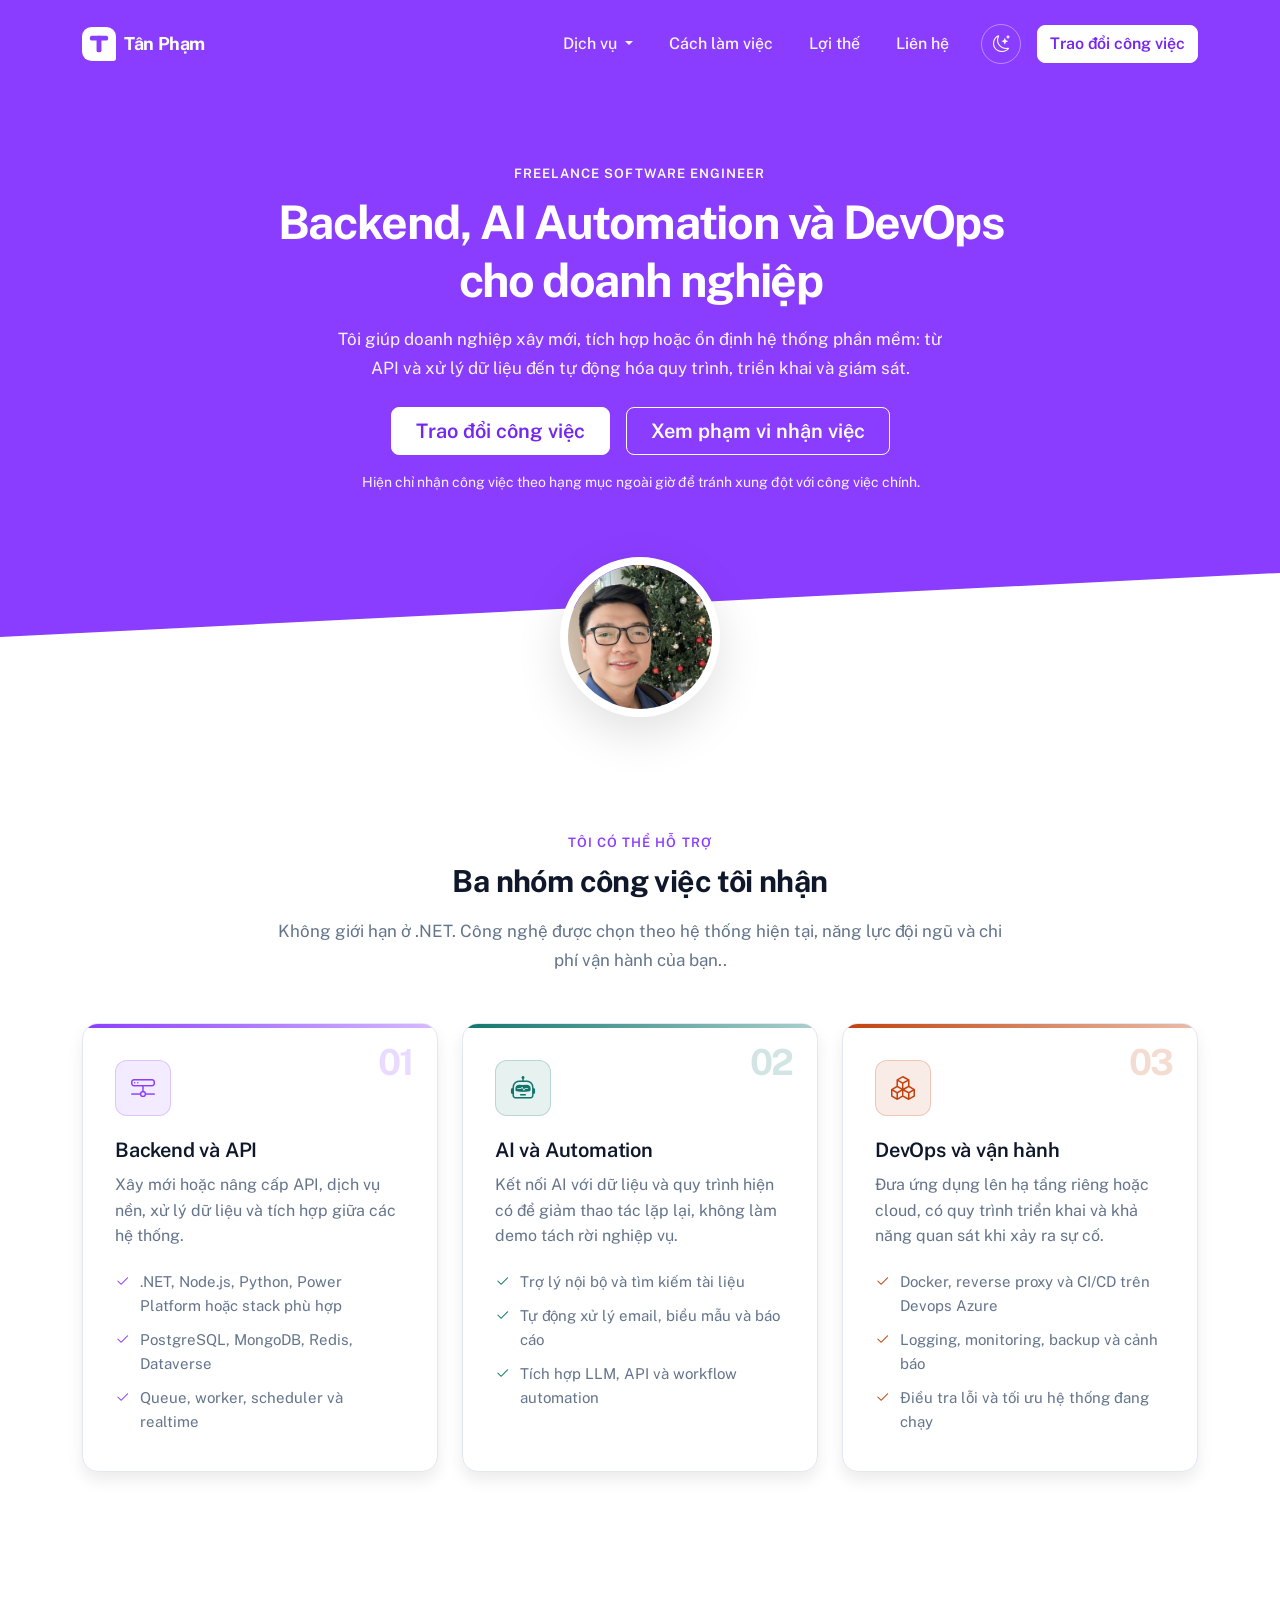
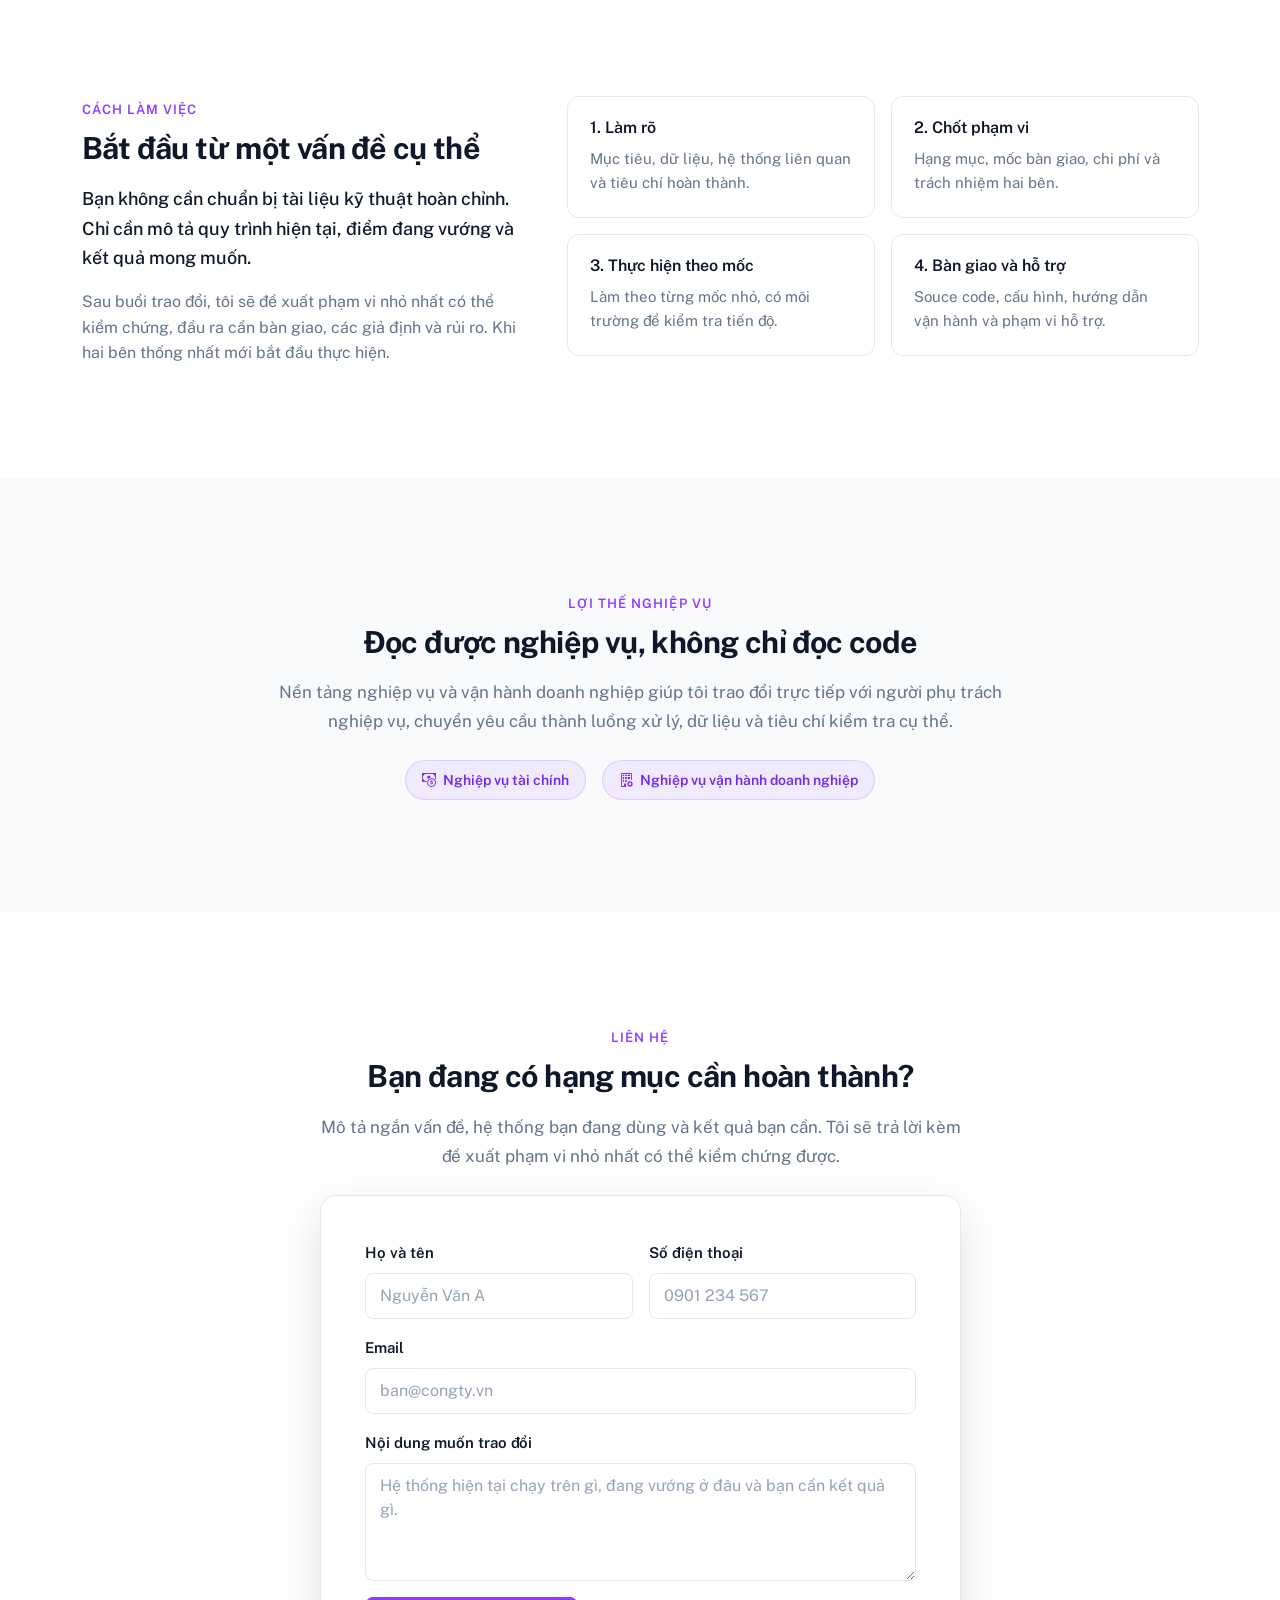
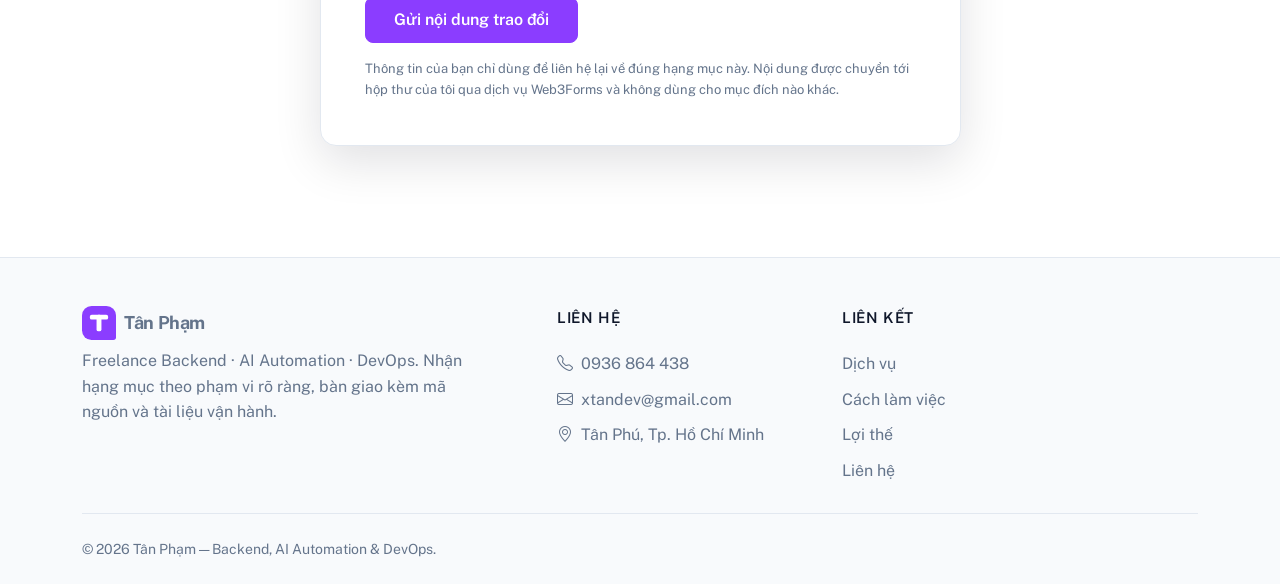
==== index.html @ 669f38c4 "Khởi tạo website giới thiệu dịch vụ Tân Phạm Site tĩnh một trang: HTML + Bootstrap 5.3.3, không buil" ====
<!doctype html>
<html lang="vi">

<head>
  <meta charset="utf-8">
  <meta name="viewport" content="width=device-width, initial-scale=1">
  <meta name="color-scheme" content="light dark">

  <!-- Đặt giao diện TRƯỚC khi trang vẽ để không bị nháy màu.
       Đây là đoạn script nội tuyến DUY NHẤT của trang; mọi JS khác nằm ở assets/js/app.js -->
  <script>
    (function () {
      var t;
      try { t = localStorage.getItem('tp-theme'); } catch (e) { /* chế độ riêng tư */ }
      if (t !== 'light' && t !== 'dark') {
        t = window.matchMedia('(prefers-color-scheme: dark)').matches ? 'dark' : 'light';
      }
      document.documentElement.setAttribute('data-bs-theme', t);
    })();
  </script>

  <!-- ===== SEO ===== -->
  <title>Tân Phạm — Backend, AI Automation và DevOps</title>
  <meta name="description"
    content="Tân Phạm nhận các hạng mục backend và API, tự động hoá bằng AI, triển khai và vận hành hệ thống cho doanh nghiệp. Phạm vi rõ ràng, bàn giao đầy đủ mã nguồn và tài liệu.">
  <meta name="author" content="Tân Phạm">
  <link rel="canonical" href="https://tanpham.info/">

  <!-- ===== Open Graph ===== -->
  <meta property="og:type" content="website">
  <meta property="og:locale" content="vi_VN">
  <meta property="og:site_name" content="Tân Phạm">
  <meta property="og:title" content="Tân Phạm — Backend, AI Automation và DevOps">
  <meta property="og:description"
    content="Tân Phạm nhận các hạng mục backend và API, tự động hoá bằng AI, triển khai và vận hành hệ thống cho doanh nghiệp. Phạm vi rõ ràng, bàn giao đầy đủ mã nguồn và tài liệu.">
  <meta property="og:url" content="https://tanpham.info/">
  <meta property="og:image" content="https://tanpham.info/assets/img/og-cover.svg">
  <meta property="og:image:width" content="1200">
  <meta property="og:image:height" content="630">
  <meta name="twitter:card" content="summary_large_image">

  <!-- ===== Favicon ===== -->
  <link rel="icon" href="assets/img/favicon.svg" type="image/svg+xml">

  <!-- ===== Font ===== -->
  <link rel="preconnect" href="https://fonts.googleapis.com">
  <link rel="preconnect" href="https://fonts.gstatic.com" crossorigin>
  <link rel="stylesheet" href="https://fonts.googleapis.com/css2?family=Public+Sans:wght@400;500;600;700&display=swap">

  <!-- ===== Bootstrap 5.3.3 + Bootstrap Icons 1.11.3 (jsDelivr) ===== -->
  <link rel="stylesheet" href="https://cdn.jsdelivr.net/npm/bootstrap@5.3.3/dist/css/bootstrap.min.css">
  <link rel="stylesheet" href="https://cdn.jsdelivr.net/npm/bootstrap-icons@1.11.3/font/bootstrap-icons.min.css">

  <!-- ===== CSS tuỳ chỉnh ===== -->
  <link rel="stylesheet" href="assets/css/theme.css">
</head>

<body>

  <a class="tp-skip-link" href="#noi-dung-chinh">Bỏ qua tới nội dung chính</a>

  <!-- ====================================================================
       KHỐI 1 — NAVBAR
       ==================================================================== -->
  <header>
    <nav class="navbar navbar-expand-lg tp-navbar" id="tpNavbar" aria-label="Điều hướng chính">
      <div class="container">

        <a class="navbar-brand" href="#hero">
          <!-- Logo monogram chữ T: khối bo góc bất đối xứng + chữ T khoét âm bản -->
          <svg class="tp-logo" viewBox="0 0 32 32" width="34" height="34" aria-hidden="true" focusable="false">
            <path class="tp-logo-tile"
              d="M9 0h14a9 9 0 0 1 9 9v20.5a2.5 2.5 0 0 1-2.5 2.5H9a9 9 0 0 1-9-9V9a9 9 0 0 1 9-9Z" />
            <rect class="tp-logo-mark" x="7.4" y="8.2" width="17.2" height="4.6" rx="1.8" />
            <rect class="tp-logo-mark" x="13.7" y="8.2" width="4.6" height="15.6" rx="1.8" />
          </svg>
          <span>Tân Phạm</span>
        </a>

        <button class="tp-toggler d-lg-none" type="button" data-bs-toggle="offcanvas" data-bs-target="#tpMenu"
          aria-controls="tpMenu" aria-label="Mở menu điều hướng">
          <i class="bi bi-list" aria-hidden="true"></i>
        </button>

        <div class="offcanvas offcanvas-end tp-offcanvas" tabindex="-1" id="tpMenu" aria-labelledby="tpMenuLabel">
          <div class="offcanvas-header border-bottom">
            <span class="offcanvas-title h5 mb-0" id="tpMenuLabel">Menu</span>
            <button type="button" class="btn-close" data-bs-dismiss="offcanvas" aria-label="Đóng menu"></button>
          </div>

          <div class="offcanvas-body align-items-lg-center">
            <ul class="navbar-nav ms-lg-auto mb-2 mb-lg-0 align-items-lg-center">

              <!-- Mục dropdown mega-menu 2 cột -->
              <li class="nav-item dropdown position-static">
                <button class="nav-link dropdown-toggle px-lg-3" type="button" id="tpMenuServices"
                  data-bs-toggle="dropdown" data-bs-display="static" aria-expanded="false">
                  Dịch vụ
                </button>
                <div class="dropdown-menu tp-mega p-3 p-lg-4" aria-labelledby="tpMenuServices">
                  <div class="row g-2 g-lg-3">
                    <div class="col-lg-6">
                      <a class="tp-mega-link" href="#dich-vu">
                        <i class="bi bi-hdd-network" aria-hidden="true"></i>
                        <span>
                          <strong>Backend và API</strong>
                          <span>Dịch vụ nền, xử lý dữ liệu và tích hợp giữa các hệ thống.</span>
                        </span>
                      </a>
                      <a class="tp-mega-link" href="#dich-vu">
                        <i class="bi bi-robot" aria-hidden="true"></i>
                        <span>
                          <strong>AI và Automation</strong>
                          <span>Gắn AI vào dữ liệu và quy trình đang chạy để bớt thao tác lặp lại.</span>
                        </span>
                      </a>
                      <a class="tp-mega-link" href="#dich-vu">
                        <i class="bi bi-boxes" aria-hidden="true"></i>
                        <span>
                          <strong>DevOps và vận hành</strong>
                          <span>Triển khai, giám sát và xử lý sự cố trên hạ tầng riêng hoặc cloud.</span>
                        </span>
                      </a>
                    </div>
                    <div class="col-lg-6">
                      <a class="tp-mega-link" href="#quy-trinh">
                        <i class="bi bi-list-check" aria-hidden="true"></i>
                        <span>
                          <strong>Cách làm việc</strong>
                          <span>Bốn bước từ làm rõ vấn đề đến bàn giao mã nguồn và tài liệu.</span>
                        </span>
                      </a>
                      <a class="tp-mega-link" href="#the-manh">
                        <i class="bi bi-clipboard-data" aria-hidden="true"></i>
                        <span>
                          <strong>Lợi thế nghiệp vụ</strong>
                          <span>Nền tảng tài chính và vận hành, trao đổi thẳng với người phụ trách.</span>
                        </span>
                      </a>
                      <a class="tp-mega-link" href="#lien-he">
                        <i class="bi bi-chat-dots" aria-hidden="true"></i>
                        <span>
                          <strong>Trao đổi công việc</strong>
                          <span>Mô tả hạng mục bạn đang vướng, tôi phản hồi kèm đề xuất phạm vi.</span>
                        </span>
                      </a>
                    </div>
                  </div>
                </div>
              </li>

              <li class="nav-item"><a class="nav-link px-lg-3" href="#quy-trinh">Cách làm việc</a></li>
              <li class="nav-item"><a class="nav-link px-lg-3" href="#the-manh">Lợi thế</a></li>
              <li class="nav-item"><a class="nav-link px-lg-3" href="#lien-he">Liên hệ</a></li>
            </ul>

            <div class="d-flex align-items-center gap-2 gap-lg-3 ms-lg-3 mt-3 mt-lg-0">
              <button type="button" class="tp-theme-toggle" id="tpThemeToggle" aria-pressed="false"
                title="Chuyển sang giao diện tối">
                <i class="bi bi-moon-stars tp-icon-moon" aria-hidden="true"></i>
                <i class="bi bi-sun tp-icon-sun" aria-hidden="true"></i>
                <span class="visually-hidden">Chuyển giao diện sáng hoặc tối</span>
              </button>
              <a class="btn tp-nav-cta" href="#lien-he">Trao đổi công việc</a>
            </div>
          </div>
        </div>

      </div>
    </nav>
  </header>

  <main id="noi-dung-chinh">

    <!-- ====================================================================
         KHỐI 2 — HERO
         ==================================================================== -->
    <section class="tp-hero" id="hero">
      <div class="container">
        <div class="row justify-content-center text-center">
          <div class="col-lg-10 col-xl-9">

            <p class="tp-eyebrow" data-cue="fadeIn">Freelance Software Engineer</p>

            <h1 class="mb-3" data-cue="slideInUp" data-delay="100">
              Backend, AI Automation và DevOps<br class="d-none d-md-inline">
              cho doanh nghiệp
            </h1>

            <p class="tp-hero-lead lead mb-4" data-cue="slideInUp" data-delay="200">
              Tôi giúp doanh nghiệp xây mới, tích hợp hoặc ổn định hệ thống phần mềm: từ API và xử lý dữ liệu đến tự
              động hóa quy trình, triển khai và giám sát.
            </p>

            <div class="d-flex flex-column flex-sm-row justify-content-center gap-2 gap-sm-3" data-cue="slideInUp"
              data-delay="300">
              <a class="btn tp-btn-on-primary btn-lg px-4" href="#lien-he">Trao đổi công việc</a>
              <a class="btn tp-btn-outline-on-primary btn-lg px-4" href="#dich-vu">Xem phạm vi nhận việc</a>
            </div>

            <p class="tp-hero-note mt-3 mb-0" data-cue="fadeIn" data-delay="400">
              Hiện chỉ nhận công việc theo hạng mục ngoài giờ để tránh xung đột với công việc chính.
            </p>

          </div>
        </div>
      </div>
    </section>

    <!-- Ảnh đại diện tròn đè lên ranh giới hero / section kế tiếp -->
    <div class="tp-avatar-band">
      <img class="tp-avatar" src="assets/img/avatar.jpg" width="160" height="160" alt="Chân dung Tân Phạm"
        loading="lazy" decoding="async">
    </div>

    <!-- ====================================================================
         KHỐI 3 — DỊCH VỤ
         ==================================================================== -->
    <section id="dich-vu" class="py-5 py-lg-9">
      <div class="container">

        <div class="row justify-content-center text-center mb-4 mb-lg-5">
          <div class="col-lg-8">
            <p class="tp-eyebrow" data-cue="fadeIn">Tôi có thể hỗ trợ</p>
            <h2 class="mb-3" data-cue="slideInUp" data-delay="100">Ba nhóm công việc tôi nhận</h2>
            <p class="lead mb-0" data-cue="slideInUp" data-delay="200">
              Không giới hạn ở .NET. Công nghệ được chọn theo hệ thống hiện tại, năng lực đội ngũ và chi phí vận hành
              của bạn..
            </p>
          </div>
        </div>

        <div class="row g-4" data-cues="slideInUp">

          <div class="col-md-6 col-lg-4">
            <article class="tp-card tp-card-service tp-card-s1">
              <span class="tp-card-index" aria-hidden="true">01</span>
              <span class="tp-icon-box"><i class="bi bi-hdd-network" aria-hidden="true"></i></span>
              <h3>Backend và API</h3>
              <p>
                Xây mới hoặc nâng cấp API, dịch vụ nền, xử lý dữ liệu và tích hợp giữa các hệ thống.
              </p>
              <ul class="tp-check-list">
                <li><i class="bi bi-check2" aria-hidden="true"></i><span>.NET, Node.js, Python, Power Platform hoặc
                    stack phù
                    hợp</span></li>
                <li><i class="bi bi-check2" aria-hidden="true"></i><span>PostgreSQL, MongoDB, Redis, Dataverse</span>
                </li>
                <li><i class="bi bi-check2" aria-hidden="true"></i><span>Queue, worker, scheduler và realtime</span>
                </li>
              </ul>
            </article>
          </div>

          <div class="col-md-6 col-lg-4">
            <article class="tp-card tp-card-service tp-card-s2">
              <span class="tp-card-index" aria-hidden="true">02</span>
              <span class="tp-icon-box"><i class="bi bi-robot" aria-hidden="true"></i></span>
              <h3>AI và Automation</h3>
              <p>
                Kết nối AI với dữ liệu và quy trình hiện có để giảm thao tác lặp lại, không làm demo
                tách rời nghiệp vụ.
              </p>
              <ul class="tp-check-list">
                <li><i class="bi bi-check2" aria-hidden="true"></i><span>Trợ lý nội bộ và tìm kiếm tài liệu</span></li>
                <li><i class="bi bi-check2" aria-hidden="true"></i><span>Tự động xử lý email, biểu mẫu và báo cáo</span>
                </li>
                <li><i class="bi bi-check2" aria-hidden="true"></i><span>Tích hợp LLM, API và workflow automation</span>
                </li>
              </ul>
            </article>
          </div>

          <div class="col-md-6 col-lg-4">
            <article class="tp-card tp-card-service tp-card-s3">
              <span class="tp-card-index" aria-hidden="true">03</span>
              <span class="tp-icon-box"><i class="bi bi-boxes" aria-hidden="true"></i></span>
              <h3>DevOps và vận hành</h3>
              <p>
                Đưa ứng dụng lên hạ tầng riêng hoặc cloud, có quy trình triển khai và khả năng quan
                sát khi xảy ra sự cố.
              </p>
              <ul class="tp-check-list">
                <li><i class="bi bi-check2" aria-hidden="true"></i><span>Docker, reverse proxy và CI/CD trên Devops
                    Azure</span></li>
                <li><i class="bi bi-check2" aria-hidden="true"></i><span>Logging, monitoring, backup và cảnh báo</span>
                </li>
                <li><i class="bi bi-check2" aria-hidden="true"></i><span>Điều tra lỗi và tối ưu hệ thống đang
                    chạy</span></li>
              </ul>
            </article>
          </div>

        </div>
      </div>
    </section>

    <!-- ====================================================================
         KHỐI 4 — QUY TRÌNH
         ==================================================================== -->
    <section id="quy-trinh" class="py-5 py-lg-9">
      <div class="container">
        <div class="row g-4 g-lg-5 align-items-start">

          <div class="col-lg-5">
            <p class="tp-eyebrow" data-cue="fadeIn">Cách làm việc</p>
            <h2 class="mb-3" data-cue="slideInUp" data-delay="100">Bắt đầu từ một vấn đề cụ thể</h2>
            <p class="tp-lead-strong mb-3" data-cue="slideInUp" data-delay="200">
              Bạn không cần chuẩn bị tài liệu kỹ thuật hoàn chỉnh. Chỉ cần mô tả quy trình hiện tại, điểm đang vướng và
              kết quả mong muốn.
            </p>
            <p class="mb-0" data-cue="slideInUp" data-delay="300">
              Sau buổi trao đổi, tôi sẽ đề xuất phạm vi nhỏ nhất có thể kiểm chứng, đầu ra cần bàn giao, các giả định và
              rủi ro. Khi hai bên thống nhất mới bắt đầu thực hiện.
            </p>
          </div>

          <div class="col-lg-7">
            <ol class="row row-cols-1 row-cols-sm-2 g-3 list-unstyled mb-0" data-cues="slideInUp">

              <li class="col">
                <div class="tp-step">
                  <h3>1. Làm rõ</h3>
                  <p>Mục tiêu, dữ liệu, hệ thống liên quan và tiêu chí hoàn thành.</p>
                </div>
              </li>

              <li class="col">
                <div class="tp-step">
                  <h3>2. Chốt phạm vi</h3>
                  <p>Hạng mục, mốc bàn giao, chi phí và trách nhiệm hai bên.</p>
                </div>
              </li>

              <li class="col">
                <div class="tp-step">
                  <h3>3. Thực hiện theo mốc</h3>
                  <p>Làm theo từng mốc nhỏ, có môi trường để kiểm tra tiến độ.</p>
                </div>
              </li>

              <li class="col">
                <div class="tp-step">
                  <h3>4. Bàn giao và hỗ trợ</h3>
                  <p>Souce code, cấu hình, hướng dẫn vận hành và phạm vi hỗ trợ.</p>
                </div>
              </li>

            </ol>
          </div>
        </div>
      </div>
    </section>

    <!-- ====================================================================
         KHỐI 5 — THẾ MẠNH
         ==================================================================== -->
    <section id="the-manh" class="tp-section-alt py-5 py-lg-9">
      <div class="container">
        <div class="row justify-content-center text-center">
          <div class="col-lg-8">

            <p class="tp-eyebrow" data-cue="fadeIn">Lợi thế nghiệp vụ</p>
            <h2 class="mb-3" data-cue="slideInUp" data-delay="100">
              Đọc được nghiệp vụ, không chỉ đọc code
            </h2>
            <p class="lead mb-4" data-cue="slideInUp" data-delay="200">
              Nền tảng nghiệp vụ và vận hành doanh nghiệp giúp tôi trao đổi trực tiếp với người phụ trách
              nghiệp vụ, chuyển yêu cầu thành luồng xử lý, dữ liệu và tiêu chí kiểm tra cụ thể.
            </p>

            <div class="d-flex flex-wrap justify-content-center gap-2 gap-sm-3" data-cue="zoomIn" data-delay="300">
              <span class="tp-badge"><i class="bi bi-cash-coin" aria-hidden="true"></i>Nghiệp vụ tài chính</span>
              <span class="tp-badge"><i class="bi bi-building-gear" aria-hidden="true"></i>Nghiệp vụ vận hành doanh
                nghiệp</span>
            </div>

          </div>
        </div>
      </div>
    </section>

    <!-- ====================================================================
         KHỐI 6 — LIÊN HỆ
         ==================================================================== -->
    <section id="lien-he" class="py-5 py-lg-9">
      <div class="container">
        <div class="row justify-content-center">
          <div class="col-lg-8 col-xl-7">

            <div class="text-center mb-4">
              <p class="tp-eyebrow" data-cue="fadeIn">Liên hệ</p>
              <h2 class="mb-3" data-cue="slideInUp" data-delay="100">Bạn đang có hạng mục cần hoàn thành?</h2>
              <p class="lead mb-0" data-cue="slideInUp" data-delay="200">
                Mô tả ngắn vấn đề, hệ thống bạn đang dùng và kết quả bạn cần. Tôi sẽ trả lời kèm đề
                xuất phạm vi nhỏ nhất có thể kiểm chứng được.
              </p>
            </div>

            <div class="tp-contact-card" data-cue="slideInUp" data-delay="300">

              <div class="alert tp-alert-success d-none" id="tpFormSuccess" role="status">
                <i class="bi bi-check-circle-fill me-1" aria-hidden="true"></i>
                Đã gửi thành công. Tôi sẽ phản hồi trong vòng 24 giờ làm việc.
              </div>

              <div class="alert tp-alert-error d-none" id="tpFormError" role="alert">
                <i class="bi bi-exclamation-triangle-fill me-1" aria-hidden="true"></i>
                <span id="tpFormErrorText">Không gửi được. Vui lòng thử lại.</span>
                <span class="d-block mt-1">
                  Hoặc liên hệ trực tiếp:
                  <a href="tel:+84936864438">0936 864 438</a> ·
                  <a href="mailto:xtandev@gmail.com">xtandev@gmail.com</a>
                </span>
              </div>

              <form id="tpContactForm" class="row g-3" novalidate>

                <!-- ===== Cấu hình Web3Forms =====
                     Access key KHÔNG nằm trong file này. Nó được đọc từ
                     assets/js/config.js (file đó nằm trong .gitignore, không lên repo).
                     Xem assets/js/config.example.js để biết định dạng. -->
                <input type="hidden" name="subject" value="Liên hệ mới từ tanpham.info">
                <input type="hidden" name="from_name" value="Website Tân Phạm">

                <!-- Bẫy spam: bot thường điền mọi trường, người thật không thấy ô này -->
                <label class="tp-hp" aria-hidden="true">
                  Đừng điền ô này
                  <input type="checkbox" name="botcheck" tabindex="-1" autocomplete="off">
                </label>

                <div class="col-md-6">
                  <label class="form-label" for="tpName">Họ và tên</label>
                  <input type="text" class="form-control" id="tpName" name="hoten" placeholder="Nguyễn Văn A"
                    autocomplete="name" required minlength="2" maxlength="80">
                  <div class="invalid-feedback">Vui lòng nhập họ và tên (ít nhất 2 ký tự).</div>
                </div>

                <div class="col-md-6">
                  <label class="form-label" for="tpPhone">Số điện thoại</label>
                  <input type="tel" class="form-control" id="tpPhone" name="dienthoai" placeholder="0901 234 567"
                    autocomplete="tel" required pattern="(0|\+84)[0-9\s.\-]{8,15}">
                  <div class="invalid-feedback">Vui lòng nhập số điện thoại hợp lệ, bắt đầu bằng 0 hoặc +84.</div>
                </div>

                <div class="col-12">
                  <label class="form-label" for="tpEmail">Email</label>
                  <input type="email" class="form-control" id="tpEmail" name="email" placeholder="ban@congty.vn"
                    autocomplete="email" required>
                  <div class="invalid-feedback">Vui lòng nhập email hợp lệ, ví dụ: ban@congty.vn.</div>
                </div>

                <div class="col-12">
                  <label class="form-label" for="tpMessage">Nội dung muốn trao đổi</label>
                  <textarea class="form-control" id="tpMessage" name="noidung" rows="4"
                    placeholder="Hệ thống hiện tại chạy trên gì, đang vướng ở đâu và bạn cần kết quả gì." required
                    minlength="10" maxlength="1000"></textarea>
                  <div class="invalid-feedback">Vui lòng mô tả nội dung cần trao đổi (ít nhất 10 ký tự).</div>
                </div>

                <div class="col-12 d-grid d-sm-block">
                  <button type="submit" class="btn btn-primary tp-btn-submit">Gửi nội dung trao đổi</button>
                </div>

                <div class="col-12">
                  <p class="tp-fine-print mb-0">
                    Thông tin của bạn chỉ dùng để liên hệ lại về đúng hạng mục này. Nội dung được
                    chuyển tới hộp thư của tôi qua dịch vụ Web3Forms và không dùng cho mục đích nào khác.
                  </p>
                </div>

              </form>
            </div>

          </div>
        </div>
      </div>
    </section>

  </main>

  <!-- ====================================================================
       KHỐI 7 — FOOTER
       ==================================================================== -->
  <footer class="tp-footer pt-5 pb-4">
    <div class="container">
      <div class="row g-4">

        <div class="col-lg-5">
          <a class="tp-footer-brand mb-2" href="#hero">
            <svg class="tp-logo" viewBox="0 0 32 32" width="34" height="34" aria-hidden="true" focusable="false">
              <path class="tp-logo-tile"
                d="M9 0h14a9 9 0 0 1 9 9v20.5a2.5 2.5 0 0 1-2.5 2.5H9a9 9 0 0 1-9-9V9a9 9 0 0 1 9-9Z" />
              <rect class="tp-logo-mark" x="7.4" y="8.2" width="17.2" height="4.6" rx="1.8" />
              <rect class="tp-logo-mark" x="13.7" y="8.2" width="4.6" height="15.6" rx="1.8" />
            </svg>
            <span>Tân Phạm</span>
          </a>
          <p class="tp-footer-about mb-0">
            Freelance Backend · AI Automation · DevOps. Nhận hạng mục theo phạm vi rõ ràng, bàn giao
            kèm mã nguồn và tài liệu vận hành.
          </p>
        </div>

        <div class="col-12 col-sm-6 col-lg-3">
          <p class="tp-footer-title mb-3">Liên hệ</p>
          <ul class="tp-footer-list">
            <li><i class="bi bi-telephone me-2" aria-hidden="true"></i><a href="tel:+84936864438">0936 864 438</a></li>
            <li><i class="bi bi-envelope me-2" aria-hidden="true"></i><a
                href="mailto:xtandev@gmail.com">xtandev@gmail.com</a></li>
            <li><i class="bi bi-geo-alt me-2" aria-hidden="true"></i><span>Tân Phú, Tp. Hồ Chí Minh</span></li>
          </ul>
        </div>

        <div class="col-12 col-sm-6 col-lg-4">
          <p class="tp-footer-title mb-3">Liên kết</p>
          <nav aria-label="Liên kết chân trang">
            <ul class="tp-footer-list">
              <li><a href="#dich-vu">Dịch vụ</a></li>
              <li><a href="#quy-trinh">Cách làm việc</a></li>
              <li><a href="#the-manh">Lợi thế</a></li>
              <li><a href="#lien-he">Liên hệ</a></li>
            </ul>
          </nav>
        </div>

      </div>

      <hr class="tp-footer-rule my-4">

      <p class="tp-footer-copy mb-0 text-center text-lg-start">
        © <span id="tpYear">2026</span> Tân Phạm — Backend, AI Automation &amp; DevOps.
      </p>
    </div>
  </footer>

  <!-- Nút cuộn về đầu trang -->
  <button type="button" class="tp-to-top" id="tpToTop" aria-label="Cuộn về đầu trang">
    <i class="bi bi-arrow-up" aria-hidden="true"></i>
  </button>

  <!-- ===== Script ===== -->
  <script src="https://cdn.jsdelivr.net/npm/bootstrap@5.3.3/dist/js/bootstrap.bundle.min.js"></script>
  <!-- Cấu hình cục bộ (access key) — không có trong repo, xem config.example.js -->
  <script src="assets/js/config.js"></script>
  <script src="assets/js/app.js"></script>

</body>

</html>
---- assets/css/theme.css ----
/* ==========================================================================
   THEME.CSS — Toàn bộ CSS tuỳ chỉnh của site
   Hỗ trợ 2 giao diện: light (mặc định) và dark, chuyển bằng data-bs-theme.

   Kiến trúc token:
   · :root                    -> giá trị --tp-* của giao diện SÁNG
   · [data-bs-theme="dark"]   -> ghi đè CHỈ các --tp-* đổi theo giao diện
   · phần 2 map --bs-* = var(--tp-*) nên đổi giao diện là mọi thứ tự theo.

   Quy ước dùng màu thương hiệu:
   · --tp-primary  -> MẶT PHẲNG TÔ ĐẶC (nút, FAB) — luôn đi kèm chữ trắng
   · --tp-accent   -> CHỮ / ICON đặt trên nền trang — sáng lên ở dark mode
                      để giữ tương phản WCAG AA
   · --tp-surface  -> nền của card / navbar dính / dropdown / offcanvas

   Thứ tự: 1) Token · 2) Override Bootstrap · 3) Typography · 4) Tiện ích
           5) Navbar · 6) Hero · 7) Card/Step · 8) Form · 9) Footer
           10) Hiệu ứng · 11) prefers-reduced-motion
   ========================================================================== */

/* --------------------------------------------------------------------------
   1) DESIGN TOKEN — GIAO DIỆN SÁNG
   -------------------------------------------------------------------------- */
:root {
  /* Màu thương hiệu */
  --tp-primary:            #8b3dff;
  --tp-primary-rgb:        139, 61, 255;
  --tp-primary-hover:      #7526f0;
  --tp-primary-subtle:     rgba(139, 61, 255, .08);
  --tp-primary-border:     rgba(139, 61, 255, .18);

  /* Màu nhấn dùng cho chữ & icon trên nền trang */
  --tp-accent:             #8b3dff;
  --tp-accent-rgb:         139, 61, 255;
  --tp-accent-hover:       #7526f0;

  /* Độ mờ của nền/viền dẫn xuất từ màu nhấn (xem .tp-card-s1..s3) */
  --tp-tint-a:             .10;
  --tp-edge-a:             .22;

  /* Nền & chữ */
  --tp-body-bg:            #ffffff;
  --tp-surface:            #ffffff;
  --tp-section-bg:         #f8fafc;
  --tp-hero-bg:            #8b3dff;
  --tp-heading:            #0f172a;
  --tp-body-color:         #64748b;
  --tp-muted:              #94a3b8;
  --tp-border:             #e2e8f0;

  /* Liên kết */
  --tp-link:               #7526f0;
  --tp-link-rgb:           117, 38, 240;
  --tp-link-hover:         #8b3dff;
  --tp-link-hover-rgb:     139, 61, 255;
  --tp-body-color-rgb:     100, 116, 139;

  /* Trạng thái */
  --tp-success:            #008008;
  --tp-success-rgb:        0, 128, 8;
  --tp-danger:             #db1436;
  --tp-danger-rgb:         219, 20, 54;
  --tp-warning:            #ffc107;
  --tp-warning-rgb:        255, 193, 7;

  /* Chữ đặt trên nền primary (đạt WCAG AA trên #8b3dff) */
  --tp-on-primary:         #ffffff;
  --tp-on-primary-soft:    rgba(255, 255, 255, .95);

  /* Bo góc */
  --tp-radius-sm:          .25rem;
  --tp-radius:             .5rem;
  --tp-radius-lg:          .75rem;
  --tp-radius-xl:          1rem;
  --tp-radius-2xl:         2rem;
  --tp-radius-pill:        50rem;

  /* Đổ bóng */
  --tp-shadow-sm:          0 .125rem .25rem rgba(2, 6, 23, .075);
  --tp-shadow-md:          0 .5rem 1rem rgba(2, 6, 23, .08);
  --tp-shadow-lg:          0 1rem 3rem rgba(2, 6, 23, .12);

  /* Nhịp & khung */
  --tp-section-space:      7rem;      /* py-lg-9 */
  --tp-container:          1140px;
  --tp-navbar-h:           88px;

  /* Hiệu ứng */
  --tp-ease:               cubic-bezier(.25, .46, .45, .94);
  --tp-cue-duration:       700ms;
  --tp-cue-shift:          24px;

  /* Font */
  --tp-font-sans:          "Public Sans", system-ui, -apple-system, "Segoe UI", sans-serif;

  color-scheme: light;
}

/* --------------------------------------------------------------------------
   1b) DESIGN TOKEN — GIAO DIỆN TỐI
   Chỉ ghi đè những token thực sự đổi. Mọi tỉ lệ tương phản dưới đây đã kiểm
   tra đạt WCAG AA cho cỡ chữ thường (>= 4.5:1).
   -------------------------------------------------------------------------- */
[data-bs-theme="dark"] {
  /* Nút tô đặc giữ nguyên tím thương hiệu + chữ trắng (4.99:1) */
  --tp-primary:            #8b3dff;
  --tp-primary-rgb:        139, 61, 255;
  --tp-primary-hover:      #7526f0;
  --tp-primary-subtle:     rgba(163, 112, 255, .14);
  --tp-primary-border:     rgba(163, 112, 255, .30);

  /* Chữ/icon màu nhấn phải sáng hơn để đọc được trên nền tối (6.8:1) */
  --tp-accent:             #b48bff;
  --tp-accent-rgb:         180, 139, 255;
  --tp-accent-hover:       #cdb2ff;

  /* Nền tối cần nền/viền dẫn xuất đậm hơn mới nhìn thấy */
  --tp-tint-a:             .16;
  --tp-edge-a:             .34;

  --tp-body-bg:            #0b1220;
  --tp-surface:            #131f36;
  --tp-section-bg:         #111b2e;
  --tp-hero-bg:            #5b21b6;   /* trắng trên nền này = 8.9:1 */
  --tp-heading:            #f1f5f9;
  --tp-body-color:         #a3b2c7;
  --tp-muted:              #64748b;
  --tp-border:             #26334b;

  --tp-link:               #b48bff;
  --tp-link-rgb:           180, 139, 255;
  --tp-link-hover:         #cdb2ff;
  --tp-link-hover-rgb:     205, 178, 255;
  --tp-body-color-rgb:     163, 178, 199;

  --tp-success:            #4ade80;
  --tp-success-rgb:        74, 222, 128;
  --tp-danger:             #ff7a90;
  --tp-danger-rgb:         255, 122, 144;
  --tp-warning:            #ffd24d;
  --tp-warning-rgb:        255, 210, 77;

  /* Bóng phải đậm hơn nhiều mới nhìn thấy trên nền tối */
  --tp-shadow-sm:          0 .125rem .25rem rgba(0, 0, 0, .35);
  --tp-shadow-md:          0 .5rem 1rem rgba(0, 0, 0, .45);
  --tp-shadow-lg:          0 1rem 3rem rgba(0, 0, 0, .55);

  color-scheme: dark;
}

/* --------------------------------------------------------------------------
   2) OVERRIDE BIẾN BOOTSTRAP
   Map sang var(--tp-*) chứ không ghi giá trị cứng, nhờ vậy khối [data-bs-theme]
   ở trên tự động lan xuống toàn bộ component của Bootstrap.
   -------------------------------------------------------------------------- */
:root {
  --bs-primary:            var(--tp-primary);
  --bs-primary-rgb:        var(--tp-primary-rgb);
  --bs-primary-text-emphasis: var(--tp-accent);
  --bs-primary-bg-subtle:  var(--tp-primary-subtle);
  --bs-primary-border-subtle: var(--tp-primary-border);

  --bs-success:            var(--tp-success);
  --bs-success-rgb:        var(--tp-success-rgb);
  --bs-danger:             var(--tp-danger);
  --bs-danger-rgb:         var(--tp-danger-rgb);
  --bs-warning:            var(--tp-warning);
  --bs-warning-rgb:        var(--tp-warning-rgb);

  --bs-body-bg:            var(--tp-body-bg);
  --bs-body-color:         var(--tp-body-color);
  --bs-body-color-rgb:     var(--tp-body-color-rgb);
  --bs-emphasis-color:     var(--tp-heading);
  --bs-secondary-color:    var(--tp-muted);
  --bs-border-color:       var(--tp-border);

  --bs-link-color:         var(--tp-link);
  --bs-link-color-rgb:     var(--tp-link-rgb);
  --bs-link-hover-color:   var(--tp-link-hover);
  --bs-link-hover-color-rgb: var(--tp-link-hover-rgb);

  --bs-font-sans-serif:    var(--tp-font-sans);
  --bs-body-font-family:   var(--tp-font-sans);
  --bs-body-font-size:     1rem;
  --bs-body-line-height:   1.6;

  --bs-border-radius-sm:   var(--tp-radius-sm);
  --bs-border-radius:      var(--tp-radius);
  --bs-border-radius-lg:   var(--tp-radius-lg);
  --bs-border-radius-xl:   var(--tp-radius-xl);
  --bs-border-radius-2xl:  var(--tp-radius-2xl);
  --bs-border-radius-pill: var(--tp-radius-pill);

  --bs-box-shadow-sm:      var(--tp-shadow-sm);
  --bs-box-shadow:         var(--tp-shadow-md);
  --bs-box-shadow-lg:      var(--tp-shadow-lg);
}

/* --------------------------------------------------------------------------
   3) TYPOGRAPHY
   -------------------------------------------------------------------------- */
html { scroll-behavior: smooth; }

body {
  font-family: var(--tp-font-sans);
  color: var(--tp-body-color);
  background-color: var(--tp-body-bg);
  overflow-x: hidden;            /* chặn tràn ngang do phần tử trang trí */
}

/* Chuyển màu mượt khi đổi giao diện sáng <-> tối */
body,
.tp-hero,
.tp-section-alt,
.tp-footer,
.tp-contact-card,
.tp-avatar,
.form-control {
  transition: background-color .25s var(--tp-ease),
              border-color .25s var(--tp-ease),
              color .25s var(--tp-ease);
}

h1, h2, h3, h4, h5, h6,
.h1, .h2, .h3 { color: var(--tp-heading); }

h1, .h1 {
  font-size: clamp(2.25rem, 1.6rem + 2.2vw, 2.9rem);
  font-weight: 700;
  line-height: 1.25;
  letter-spacing: -.03em;
}

h2, .h2 {
  font-size: clamp(1.6rem, 1.3rem + 1.1vw, 1.9rem);
  font-weight: 700;
  line-height: 1.3;
  letter-spacing: -.02em;
}

h3, .h3 {
  font-size: 1.25rem;
  font-weight: 600;
  line-height: 1.4;
}

.lead {
  font-size: 1.0625rem;
  font-weight: 400;
  line-height: 1.7;
}

/* Nhãn nhỏ đặt trên tiêu đề */
.tp-eyebrow {
  display: inline-block;
  margin-bottom: .5rem;
  font-size: .8125rem;
  font-weight: 600;
  letter-spacing: .08em;
  text-transform: uppercase;
  color: var(--tp-accent);
}

.tp-hero .tp-eyebrow { color: var(--tp-on-primary); }

/* --------------------------------------------------------------------------
   4) TIỆN ÍCH BỔ SUNG
   -------------------------------------------------------------------------- */
@media (min-width: 1200px) {
  .container { max-width: var(--tp-container); }
}

/* Bootstrap không có bậc spacing 9 (7rem) */
.py-9 { padding-top: var(--tp-section-space) !important; padding-bottom: var(--tp-section-space) !important; }
.pt-9 { padding-top: var(--tp-section-space) !important; }
.pb-9 { padding-bottom: var(--tp-section-space) !important; }

@media (min-width: 992px) {
  .py-lg-9 { padding-top: var(--tp-section-space) !important; padding-bottom: var(--tp-section-space) !important; }
  .pt-lg-9 { padding-top: var(--tp-section-space) !important; }
  .pb-lg-9 { padding-bottom: var(--tp-section-space) !important; }
}

.tp-section-alt { background-color: var(--tp-section-bg); }

/* Bù chiều cao navbar khi nhảy tới neo */
section[id],
main[id],
div[id] { scroll-margin-top: var(--tp-navbar-h); }

/* Focus ring luôn nhìn thấy rõ */
:focus-visible {
  outline: 3px solid var(--tp-accent);
  outline-offset: 2px;
  border-radius: var(--tp-radius-sm);
}

.tp-hero :focus-visible,
.tp-navbar:not(.navbar-stick) :focus-visible {
  outline-color: var(--tp-on-primary);
}

/* Bỏ qua tới nội dung chính */
.tp-skip-link {
  position: absolute;
  top: .5rem;
  left: .5rem;
  z-index: 2000;
  padding: .5rem 1rem;
  border-radius: var(--tp-radius);
  background: var(--tp-surface);
  color: var(--tp-link);
  font-weight: 600;
  box-shadow: var(--tp-shadow-md);
  transform: translateY(-200%);
}
.tp-skip-link:focus { transform: translateY(0); }

/* --------------------------------------------------------------------------
   5) NAVBAR + MEGA MENU + OFFCANVAS
   -------------------------------------------------------------------------- */
.tp-navbar {
  position: fixed;
  top: 0;
  right: 0;
  left: 0;
  z-index: 1030;
  min-height: var(--tp-navbar-h);
  background-color: transparent;
  transition: background-color .3s var(--tp-ease), box-shadow .3s var(--tp-ease);
}

.tp-navbar .navbar-brand {
  display: inline-flex;
  align-items: center;
  gap: .5rem;
  font-weight: 700;
  font-size: 1.125rem;
  letter-spacing: -.02em;
  color: var(--tp-on-primary);
}

/* Logo monogram chữ T — hai lớp màu điều khiển qua biến để đảo được âm/dương */
.tp-logo {
  flex: 0 0 auto;
  width: 34px;
  height: 34px;
}
.tp-logo-tile { fill: var(--tp-logo-tile, var(--tp-primary)); transition: fill .25s var(--tp-ease); }
.tp-logo-mark { fill: var(--tp-logo-mark, #ffffff); transition: fill .25s var(--tp-ease); }

/* Trên navbar trong suốt (đè lên hero) thì đảo lại: khối trắng, chữ T màu hero */
.tp-navbar:not(.navbar-stick) .tp-logo {
  --tp-logo-tile: #ffffff;
  --tp-logo-mark: var(--tp-hero-bg);
}

/* Mục menu dạng <button> vẫn phải trông như <a class="nav-link"> */
.tp-navbar button.nav-link,
.tp-offcanvas button.nav-link {
  background: none;
  border: 0;
  text-align: left;
}

.tp-navbar .nav-link {
  font-weight: 500;
  color: var(--tp-on-primary-soft);
  transition: color .15s var(--tp-ease);
}
.tp-navbar .nav-link:hover,
.tp-navbar .nav-link:focus,
.tp-navbar .nav-link.show { color: var(--tp-on-primary); }

.tp-navbar .tp-toggler {
  border: 0;
  padding: .25rem .5rem;
  font-size: 1.75rem;
  line-height: 1;
  color: var(--tp-on-primary);
  background: transparent;
}

.tp-navbar .tp-nav-cta {
  background-color: var(--tp-on-primary);
  border-color: var(--tp-on-primary);
  color: var(--tp-primary-hover);
}
.tp-navbar .tp-nav-cta:hover,
.tp-navbar .tp-nav-cta:focus {
  background-color: var(--tp-on-primary);
  border-color: var(--tp-on-primary);
  color: var(--tp-primary-hover);
  transform: translateY(-2px);
}

/* Nút chuyển giao diện sáng / tối */
.tp-theme-toggle {
  display: inline-flex;
  align-items: center;
  justify-content: center;
  flex: 0 0 auto;
  width: 40px;
  height: 40px;
  padding: 0;
  border: 1px solid rgba(255, 255, 255, .4);
  border-radius: 50%;
  background-color: transparent;
  color: var(--tp-on-primary);
  font-size: 1.0625rem;
  line-height: 1;
  transition: background-color .15s var(--tp-ease),
              border-color .15s var(--tp-ease),
              color .15s var(--tp-ease);
}
.tp-theme-toggle:hover { background-color: rgba(255, 255, 255, .16); }

/* Chỉ hiện icon tương ứng với giao diện SẮP chuyển sang */
.tp-theme-toggle .tp-icon-sun { display: none; }
[data-bs-theme="dark"] .tp-theme-toggle .tp-icon-sun { display: inline-block; }
[data-bs-theme="dark"] .tp-theme-toggle .tp-icon-moon { display: none; }

/* Trên nền sáng (navbar dính hoặc trong offcanvas) thì đổi sang viền/chữ theo token */
.tp-navbar.navbar-stick .tp-theme-toggle {
  border-color: var(--tp-border);
  color: var(--tp-heading);
}
.tp-navbar.navbar-stick .tp-theme-toggle:hover {
  background-color: var(--tp-primary-subtle);
  border-color: var(--tp-primary-border);
  color: var(--tp-accent);
}

/* Trạng thái dính */
.tp-navbar.navbar-stick {
  background-color: var(--tp-surface);
  box-shadow: var(--tp-shadow-sm);
  animation: tpSlideDown .3s var(--tp-ease) both;
}
@keyframes tpSlideDown {
  from { transform: translateY(-100%); }
  to   { transform: translateY(0); }
}

.tp-navbar.navbar-stick .navbar-brand { color: var(--tp-heading); }
.tp-navbar.navbar-stick .nav-link { color: var(--tp-body-color); }
.tp-navbar.navbar-stick .nav-link:hover,
.tp-navbar.navbar-stick .nav-link:focus,
.tp-navbar.navbar-stick .nav-link.show { color: var(--tp-accent); }
.tp-navbar.navbar-stick .tp-toggler { color: var(--tp-heading); }
.tp-navbar.navbar-stick .tp-nav-cta {
  background-color: var(--tp-primary);
  border-color: var(--tp-primary);
  color: var(--tp-on-primary);
}
.tp-navbar.navbar-stick .tp-nav-cta:hover,
.tp-navbar.navbar-stick .tp-nav-cta:focus {
  background-color: var(--tp-primary-hover);
  border-color: var(--tp-primary-hover);
  color: var(--tp-on-primary);
}

/* Mega menu
   Lưu ý: Bootstrap khai báo --bs-dropdown-* NGAY TRÊN class .dropdown-menu,
   nên phải ghi đè tại chính selector đó — đặt ở :root sẽ bị che. */
.tp-navbar .dropdown-menu {
  --bs-dropdown-bg: var(--tp-surface);
  --bs-dropdown-border-color: var(--tp-border);
  --bs-dropdown-color: var(--tp-body-color);
  --bs-dropdown-link-color: var(--tp-body-color);
  border: 1px solid var(--tp-border);
  border-radius: var(--tp-radius-lg);
  box-shadow: var(--tp-shadow-lg);
}

.tp-mega-link {
  display: flex;
  gap: .75rem;
  padding: .75rem;
  border-radius: var(--tp-radius);
  color: var(--tp-body-color);
  text-decoration: none;
  transition: background-color .2s var(--tp-ease);
}
.tp-mega-link:hover,
.tp-mega-link:focus { background-color: var(--tp-primary-subtle); color: var(--tp-body-color); }

.tp-mega-link .bi {
  flex: 0 0 auto;
  font-size: 1.25rem;
  color: var(--tp-accent);
  line-height: 1.4;
}
.tp-mega-link strong { display: block; color: var(--tp-heading); font-weight: 600; }
.tp-mega-link span { font-size: .875rem; }

@media (min-width: 992px) {
  .tp-navbar .navbar-nav { gap: .25rem; }

  /* Mega menu trải ngang theo container (toggle dùng data-bs-display="static"
     nên Popper không chèn transform inline, ta tự định vị và tự animate) */
  .tp-navbar > .container { position: relative; }
  .tp-navbar .tp-mega {
    top: 100%;
    right: 0;
    left: 0;
    width: auto;
    margin-top: .5rem;
  }

  /* Mở bằng fade + translateY(8px) */
  .tp-navbar .dropdown-menu {
    display: block;
    visibility: hidden;
    opacity: 0;
    transform: translateY(8px);
    transition: opacity .2s var(--tp-ease), transform .2s var(--tp-ease), visibility .2s linear;
  }
  .tp-navbar .dropdown-menu.show {
    visibility: visible;
    opacity: 1;
    transform: translateY(0);
  }
}

/* Offcanvas — chỉ áp dụng khi thực sự là panel trượt (dưới lg).
   Từ lg trở lên, offcanvas chỉ là hàng ngang trong navbar nên phải giữ
   màu chữ của navbar, không ghi đè bằng màu body. */
.tp-offcanvas {
  /* cùng lý do như .dropdown-menu: biến khai báo trên chính class .offcanvas */
  --bs-offcanvas-bg: var(--tp-surface);
  --bs-offcanvas-color: var(--tp-body-color);
  --bs-offcanvas-border-color: var(--tp-border);
}
.tp-offcanvas .offcanvas-title { color: var(--tp-heading); font-weight: 700; }

@media (max-width: 991.98px) {
  .tp-offcanvas .nav-link { color: var(--tp-body-color); font-weight: 500; }
  .tp-offcanvas .nav-link:hover,
  .tp-offcanvas .nav-link:focus,
  .tp-offcanvas .nav-link.show { color: var(--tp-accent); }
  .tp-offcanvas .dropdown-menu { border: 0; box-shadow: none; padding-left: 0; background: transparent; }
  .tp-offcanvas :focus-visible { outline-color: var(--tp-accent); }

  /* Trong panel offcanvas, CTA phải là nút primary đặc — kiểu "nền trắng"
     dành cho navbar trong suốt sẽ vô hình trên panel sáng. */
  .tp-offcanvas .tp-nav-cta {
    background-color: var(--tp-primary);
    border-color: var(--tp-primary);
    color: var(--tp-on-primary);
  }
  .tp-offcanvas .tp-nav-cta:hover,
  .tp-offcanvas .tp-nav-cta:focus {
    background-color: var(--tp-primary-hover);
    border-color: var(--tp-primary-hover);
    color: var(--tp-on-primary);
  }

  /* Nút đổi giao diện nằm trong panel offcanvas -> dùng màu theo token */
  .tp-offcanvas .tp-theme-toggle {
    border-color: var(--tp-border);
    color: var(--tp-heading);
  }
  .tp-offcanvas .tp-theme-toggle:hover {
    background-color: var(--tp-primary-subtle);
    border-color: var(--tp-primary-border);
    color: var(--tp-accent);
  }
}

/* --------------------------------------------------------------------------
   6) HERO + ẢNH ĐẠI DIỆN
   -------------------------------------------------------------------------- */
.tp-hero {
  position: relative;
  padding-top: calc(var(--tp-navbar-h) + 2.5rem);
  padding-bottom: 7rem;
  background-color: var(--tp-hero-bg);
  color: var(--tp-on-primary);
  clip-path: polygon(0 0, 100% 0, 100% calc(100% - 2rem), 0 100%);
}

.tp-hero h1 { color: var(--tp-on-primary); }
.tp-hero .tp-hero-lead {
  max-width: 62ch;
  margin-inline: auto;
  color: var(--tp-on-primary-soft);
}
.tp-hero .tp-hero-note {
  font-size: .875rem;
  color: var(--tp-on-primary-soft);
}

@media (min-width: 992px) {
  .tp-hero {
    padding-top: calc(var(--tp-navbar-h) + 4.5rem);
    padding-bottom: 9rem;
    clip-path: polygon(0 0, 100% 0, 100% calc(100% - 4rem), 0 100%);
  }
}

/* Nút trắng trên nền primary */
.tp-btn-on-primary {
  background-color: var(--tp-on-primary);
  border-color: var(--tp-on-primary);
  color: var(--tp-primary-hover);
  font-weight: 600;
}
.tp-btn-on-primary:hover,
.tp-btn-on-primary:focus {
  background-color: var(--tp-on-primary);
  border-color: var(--tp-on-primary);
  color: var(--tp-primary-hover);
}

.tp-btn-outline-on-primary {
  background-color: transparent;
  border-color: var(--tp-on-primary);
  color: var(--tp-on-primary);
  font-weight: 600;
}
.tp-btn-outline-on-primary:hover,
.tp-btn-outline-on-primary:focus {
  background-color: rgba(255, 255, 255, .14);
  border-color: var(--tp-on-primary);
  color: var(--tp-on-primary);
}

/* Ảnh đại diện tròn đè lên ranh giới hero / section kế tiếp */
.tp-avatar-band {
  position: relative;
  z-index: 3;
  margin-top: -80px;
  text-align: center;
}

.tp-avatar {
  width: 160px;
  height: 160px;
  object-fit: cover;
  border-radius: 50%;
  border: 8px solid var(--tp-body-bg);
  box-shadow: var(--tp-shadow-lg);
  background-color: var(--tp-section-bg);
}

/* --------------------------------------------------------------------------
   7) NÚT · CARD · BƯỚC QUY TRÌNH · BADGE
   -------------------------------------------------------------------------- */
.btn {
  font-weight: 600;
  border-radius: var(--tp-radius);
  transition: background-color .15s var(--tp-ease),
              border-color .15s var(--tp-ease),
              color .15s var(--tp-ease),
              transform .15s var(--tp-ease),
              box-shadow .15s var(--tp-ease);
}
.btn:hover { transform: translateY(-2px); }

.btn-primary {
  --bs-btn-bg: var(--tp-primary);
  --bs-btn-border-color: var(--tp-primary);
  --bs-btn-color: var(--tp-on-primary);
  --bs-btn-hover-bg: var(--tp-primary-hover);
  --bs-btn-hover-border-color: var(--tp-primary-hover);
  --bs-btn-hover-color: var(--tp-on-primary);
  --bs-btn-active-bg: var(--tp-primary-hover);
  --bs-btn-active-border-color: var(--tp-primary-hover);
  --bs-btn-active-color: var(--tp-on-primary);
  --bs-btn-disabled-bg: var(--tp-primary);
  --bs-btn-disabled-border-color: var(--tp-primary);
  --bs-btn-disabled-color: var(--tp-on-primary);
}

.btn-outline-primary {
  --bs-btn-color: var(--tp-accent);
  --bs-btn-bg: transparent;
  --bs-btn-border-color: var(--tp-accent);
  --bs-btn-hover-bg: var(--tp-primary-hover);
  --bs-btn-hover-border-color: var(--tp-primary-hover);
  --bs-btn-hover-color: var(--tp-on-primary);
  --bs-btn-active-bg: var(--tp-primary-hover);
  --bs-btn-active-border-color: var(--tp-primary-hover);
  --bs-btn-active-color: var(--tp-on-primary);
  --bs-btn-disabled-color: var(--tp-accent);
  --bs-btn-disabled-border-color: var(--tp-accent);
}

/* Card dịch vụ */
.tp-card {
  height: 100%;
  padding: 2rem;
  border: 1px solid var(--tp-border);
  border-radius: var(--tp-radius-xl);
  background-color: var(--tp-surface);
  box-shadow: var(--tp-shadow-sm);
  transition: transform .3s ease, box-shadow .3s ease,
              background-color .25s var(--tp-ease), border-color .25s var(--tp-ease);
}
.tp-card:hover,
.tp-card:focus-within {
  transform: translateY(-6px);
  box-shadow: var(--tp-shadow-md);
}

.tp-icon-box {
  display: inline-flex;
  align-items: center;
  justify-content: center;
  width: 56px;
  height: 56px;
  margin-bottom: 1.25rem;
  border: 1px solid var(--tp-primary-border);
  border-radius: var(--tp-radius-lg);
  background-color: var(--tp-primary-subtle);
  color: var(--tp-accent);
  font-size: 1.5rem;
  transition: transform .3s var(--tp-ease), border-color .3s var(--tp-ease);
}

/* ----- Nhấn mạnh ba khối dịch vụ ------------------------------------------ */
/* Mỗi thẻ mang một màu nhấn riêng qua --tp-card-accent (+ bản -rgb để dẫn xuất
   nền và viền). Mặc định là tím thương hiệu; .tp-card-s2/.tp-card-s3 ghi đè. */
.tp-card-service {
  --tp-card-accent: var(--tp-accent);
  --tp-card-accent-rgb: var(--tp-accent-rgb);
  position: relative;
  overflow: hidden;
  padding-top: 2.25rem;
  box-shadow: var(--tp-shadow-md);
}

/* 01 · Backend và API — tím thương hiệu */
.tp-card-s1 {
  --tp-card-accent: var(--tp-accent);
  --tp-card-accent-rgb: var(--tp-accent-rgb);
}

/* 02 · AI và Automation — teal */
.tp-card-s2 {
  --tp-card-accent: #0f766e;
  --tp-card-accent-rgb: 15, 118, 110;
}

/* 03 · DevOps và vận hành — cam đất */
.tp-card-s3 {
  --tp-card-accent: #c2410c;
  --tp-card-accent-rgb: 194, 65, 12;
}

/* Giao diện tối cần sắc sáng hơn hẳn mới đủ tương phản trên nền #131f36 */
[data-bs-theme="dark"] .tp-card-s2 {
  --tp-card-accent: #2dd4bf;
  --tp-card-accent-rgb: 45, 212, 191;
}
[data-bs-theme="dark"] .tp-card-s3 {
  --tp-card-accent: #fb923c;
  --tp-card-accent-rgb: 251, 146, 60;
}

/* Vạch màu chạy dọc mép trên mỗi thẻ */
.tp-card-service::before {
  content: "";
  position: absolute;
  inset: 0 0 auto 0;
  height: 4px;
  background-image: linear-gradient(90deg,
    var(--tp-card-accent),
    rgba(var(--tp-card-accent-rgb), .35));
}

/* Ô icon lấy màu theo thẻ */
.tp-card-service .tp-icon-box {
  border-color: rgba(var(--tp-card-accent-rgb), var(--tp-edge-a));
  background-color: rgba(var(--tp-card-accent-rgb), var(--tp-tint-a));
  color: var(--tp-card-accent);
}

/* Dấu check trong danh sách cũng theo màu thẻ */
.tp-card-service .tp-check-list .bi { color: var(--tp-card-accent); }

/* Số thứ tự mờ ở góc phải — chỉ để trang trí, đã ẩn khỏi trình đọc màn hình */
.tp-card-index {
  position: absolute;
  top: 1.25rem;
  right: 1.5rem;
  font-size: 2.25rem;
  font-weight: 700;
  line-height: 1;
  letter-spacing: -.04em;
  color: var(--tp-card-accent);
  opacity: .18;
  pointer-events: none;
}

.tp-card-service h3 { letter-spacing: -.01em; }

.tp-card-service:hover,
.tp-card-service:focus-within {
  border-color: rgba(var(--tp-card-accent-rgb), var(--tp-edge-a));
  box-shadow: var(--tp-shadow-lg);
}
.tp-card-service:hover .tp-icon-box,
.tp-card-service:focus-within .tp-icon-box {
  transform: scale(1.06);
  border-color: var(--tp-card-accent);
}

.tp-check-list { list-style: none; padding-left: 0; margin-bottom: 0; }
.tp-check-list li {
  display: flex;
  gap: .625rem;
  padding: .3125rem 0;
  font-size: .9375rem;
}
.tp-check-list .bi { color: var(--tp-accent); flex: 0 0 auto; line-height: 1.55; }

/* Đoạn mở đầu đậm hơn ở cột trái khối "Cách làm việc" */
.tp-lead-strong {
  font-size: 1.125rem;
  font-weight: 500;
  line-height: 1.65;
  color: var(--tp-heading);
}

/* Bước quy trình — lưới 2×2 thẻ viền, số thứ tự nằm ngay trong tiêu đề */
.tp-step {
  height: 100%;
  padding: 1.25rem 1.375rem 1.375rem;
  border: 1px solid var(--tp-border);
  border-radius: var(--tp-radius-lg);
  background-color: var(--tp-surface);
  transition: transform .3s var(--tp-ease),
              border-color .3s var(--tp-ease),
              box-shadow .3s var(--tp-ease),
              background-color .25s var(--tp-ease);
}
.tp-step:hover,
.tp-step:focus-within {
  transform: translateY(-4px);
  border-color: var(--tp-primary-border);
  box-shadow: var(--tp-shadow-md);
}

.tp-step h3 {
  margin-bottom: .5rem;
  font-size: 1rem;
  font-weight: 600;
}
.tp-step p { margin-bottom: 0; font-size: .9375rem; }

/* Badge pill */
.tp-badge {
  display: inline-flex;
  align-items: center;
  gap: .4375rem;
  padding: .5rem 1rem;
  border: 1px solid var(--tp-primary-border);
  border-radius: var(--tp-radius-pill);
  background-color: var(--tp-primary-subtle);
  /* dùng sắc đậm hơn --tp-accent: chữ 14px/600 trên nền tím nhạt cần >= 4.5:1 */
  color: var(--tp-accent-hover);
  font-size: .875rem;
  font-weight: 600;
}

/* --------------------------------------------------------------------------
   8) FORM LIÊN HỆ
   -------------------------------------------------------------------------- */
.tp-contact-card {
  padding: 1.75rem;
  border: 1px solid var(--tp-border);
  border-radius: var(--tp-radius-xl);
  background-color: var(--tp-surface);
  box-shadow: var(--tp-shadow-lg);
}

@media (min-width: 768px) {
  .tp-contact-card { padding: 2.75rem; }
}

.form-label { font-weight: 600; color: var(--tp-heading); font-size: .9375rem; }

.form-control {
  padding: .625rem .875rem;
  border-color: var(--tp-border);
  border-radius: var(--tp-radius);
  color: var(--tp-heading);
  transition: border-color .15s var(--tp-ease), box-shadow .15s var(--tp-ease);
}
.form-control::placeholder { color: var(--tp-muted); }
.form-control:focus {
  border-color: var(--tp-accent);
  box-shadow: 0 0 0 .25rem var(--tp-primary-subtle);
}

.was-validated .form-control:invalid,
.form-control.is-invalid { border-color: var(--tp-danger); }
.was-validated .form-control:invalid:focus,
.form-control.is-invalid:focus { box-shadow: 0 0 0 .25rem rgba(var(--tp-danger-rgb), .18); }
.invalid-feedback { color: var(--tp-danger); font-size: .8125rem; }

.was-validated .form-control:valid,
.form-control.is-valid { border-color: var(--tp-success); }
.was-validated .form-control:valid:focus,
.form-control.is-valid:focus { box-shadow: 0 0 0 .25rem rgba(var(--tp-success-rgb), .16); }

/* Nút gửi form: giữ cỡ chữ 1rem như ô nhập (btn-lg 1.25rem to hơn hẳn nhịp
   của form), đệm dọc canh cho cao bằng .form-control */
.tp-btn-submit {
  padding: .625rem 1.75rem;
  font-size: 1rem;
}

/* Bẫy spam: ẩn hẳn khỏi cả màn hình lẫn trình đọc màn hình */
.tp-hp {
  position: absolute;
  width: 1px;
  height: 1px;
  overflow: hidden;
  clip: rect(0 0 0 0);
  clip-path: inset(50%);
  white-space: nowrap;
  pointer-events: none;
}

.tp-alert-error {
  border: 1px solid rgba(var(--tp-danger-rgb), .28);
  border-radius: var(--tp-radius);
  /* nền giữ rất nhạt (.05) để chữ #db1436 vẫn đạt 4.5:1 ở giao diện sáng */
  background-color: rgba(var(--tp-danger-rgb), .05);
  color: var(--tp-danger);
}
.tp-alert-error a { color: inherit; font-weight: 600; }

.tp-alert-success {
  border: 1px solid rgba(var(--tp-success-rgb), .28);
  border-radius: var(--tp-radius);
  /* nền giữ nhạt (.06) để chữ #008008 vẫn đạt 4.5:1 ở giao diện sáng */
  background-color: rgba(var(--tp-success-rgb), .06);
  color: var(--tp-success);
}

/* --------------------------------------------------------------------------
   9) FOOTER
   -------------------------------------------------------------------------- */
.tp-footer {
  background-color: var(--tp-section-bg);
  border-top: 1px solid var(--tp-border);
}
.tp-footer h2, .tp-footer .tp-footer-title {
  font-size: .9375rem;
  font-weight: 600;
  letter-spacing: .04em;
  text-transform: uppercase;
  color: var(--tp-heading);
}
.tp-footer a { color: var(--tp-body-color); text-decoration: none; }
.tp-footer a:hover, .tp-footer a:focus { color: var(--tp-link); text-decoration: underline; }
.tp-footer-list { list-style: none; padding-left: 0; margin-bottom: 0; }
.tp-footer-list li { padding: .3125rem 0; }
/* Lưới an toàn: email/địa chỉ dài phải xuống dòng chứ không đè sang cột bên cạnh */
.tp-footer-list a,
.tp-footer-list span { overflow-wrap: anywhere; }

.tp-footer-brand {
  display: inline-flex;
  align-items: center;
  gap: .5rem;
  font-size: 1.125rem;
  font-weight: 700;
  letter-spacing: -.02em;
  color: var(--tp-heading);
  text-decoration: none;
}
.tp-footer-brand:hover,
.tp-footer-brand:focus { color: var(--tp-heading); text-decoration: none; }

.tp-footer-about { max-width: 38ch; }
.tp-footer-rule { border-color: var(--tp-border); opacity: 1; }
.tp-footer-copy { font-size: .875rem; }

.tp-fine-print { font-size: .8125rem; }

/* --------------------------------------------------------------------------
   10) HIỆU ỨNG — SCROLL REVEAL & NÚT VỀ ĐẦU TRANG
   -------------------------------------------------------------------------- */
[data-cue],
[data-cues] > * {
  opacity: 0;
  transition-property: opacity, transform;
  transition-duration: var(--tp-cue-duration);
  transition-timing-function: var(--tp-ease);
  will-change: opacity, transform;
}

[data-cue="fadeIn"],
[data-cues="fadeIn"] > * { transform: none; }

[data-cue="slideInUp"],
[data-cues="slideInUp"] > * { transform: translateY(var(--tp-cue-shift)); }

[data-cue="zoomIn"],
[data-cues="zoomIn"] > * { transform: scale(.94); }

.tp-cue-in {
  opacity: 1 !important;
  transform: none !important;
}

/* FAB cuộn về đầu trang */
.tp-to-top {
  position: fixed;
  right: 1rem;
  bottom: 1rem;
  z-index: 1040;
  display: inline-flex;
  align-items: center;
  justify-content: center;
  width: 46px;
  height: 46px;
  padding: 0;
  border: 0;
  border-radius: 50%;
  background-color: var(--tp-primary);
  color: var(--tp-on-primary);
  font-size: 1.125rem;
  box-shadow: var(--tp-shadow-md);
  opacity: 0;
  visibility: hidden;
  transform: scale(.8);
  transition: opacity .3s var(--tp-ease), transform .3s var(--tp-ease), visibility .3s linear, background-color .15s var(--tp-ease);
}
.tp-to-top:hover,
.tp-to-top:focus { background-color: var(--tp-primary-hover); color: var(--tp-on-primary); }
.tp-to-top.tp-show { opacity: 1; visibility: visible; transform: scale(1); }

@media (min-width: 768px) {
  .tp-to-top { right: 1.75rem; bottom: 1.75rem; width: 52px; height: 52px; }
}

/* --------------------------------------------------------------------------
   11) TÔN TRỌNG prefers-reduced-motion — tắt mọi chuyển động
   -------------------------------------------------------------------------- */
@media (prefers-reduced-motion: reduce) {
  html { scroll-behavior: auto; }

  *,
  *::before,
  *::after {
    animation-duration: .001ms !important;
    animation-iteration-count: 1 !important;
    transition-duration: .001ms !important;
    transition-delay: 0ms !important;
    scroll-behavior: auto !important;
  }

  [data-cue],
  [data-cues] > * {
    opacity: 1 !important;
    transform: none !important;
  }

  .btn:hover,
  .tp-card:hover,
  .tp-step:hover,
  .tp-navbar .tp-nav-cta:hover { transform: none; }

  .tp-to-top { transform: none; }
  .tp-to-top.tp-show { transform: none; }
}
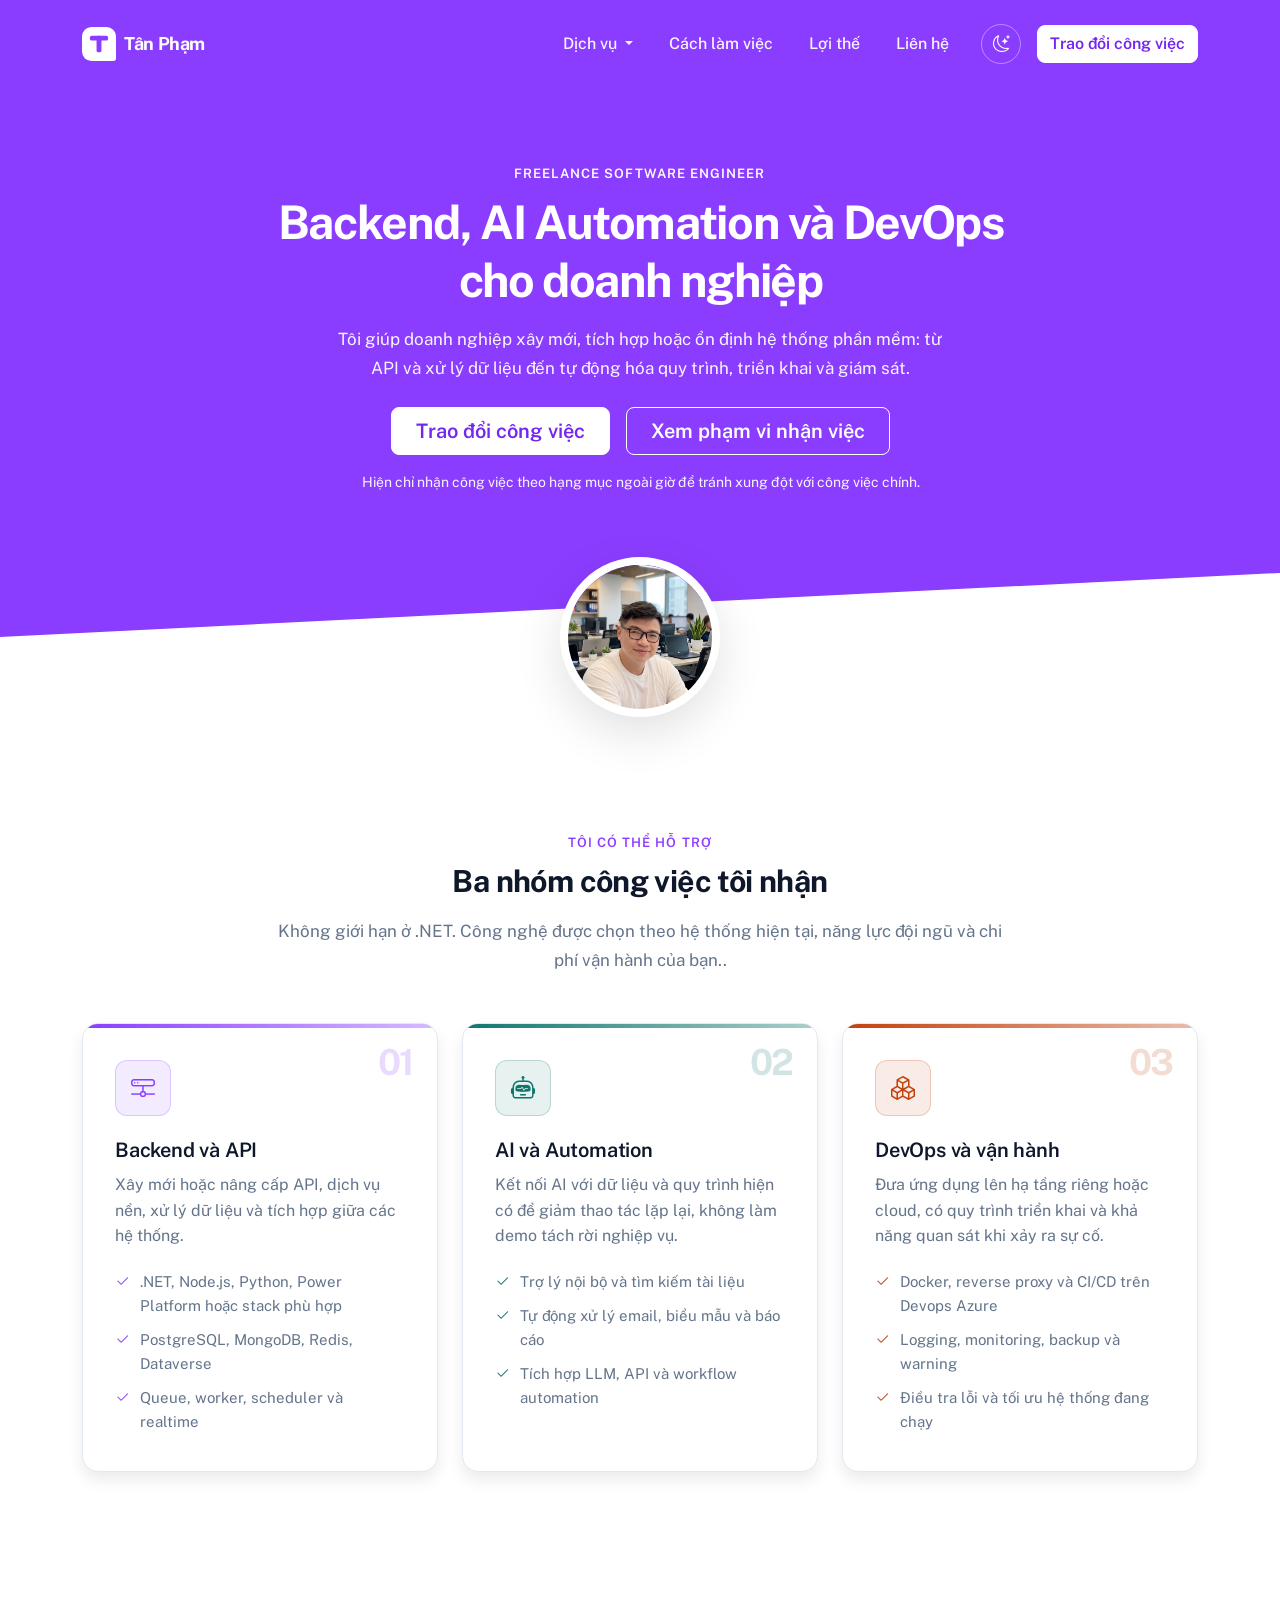
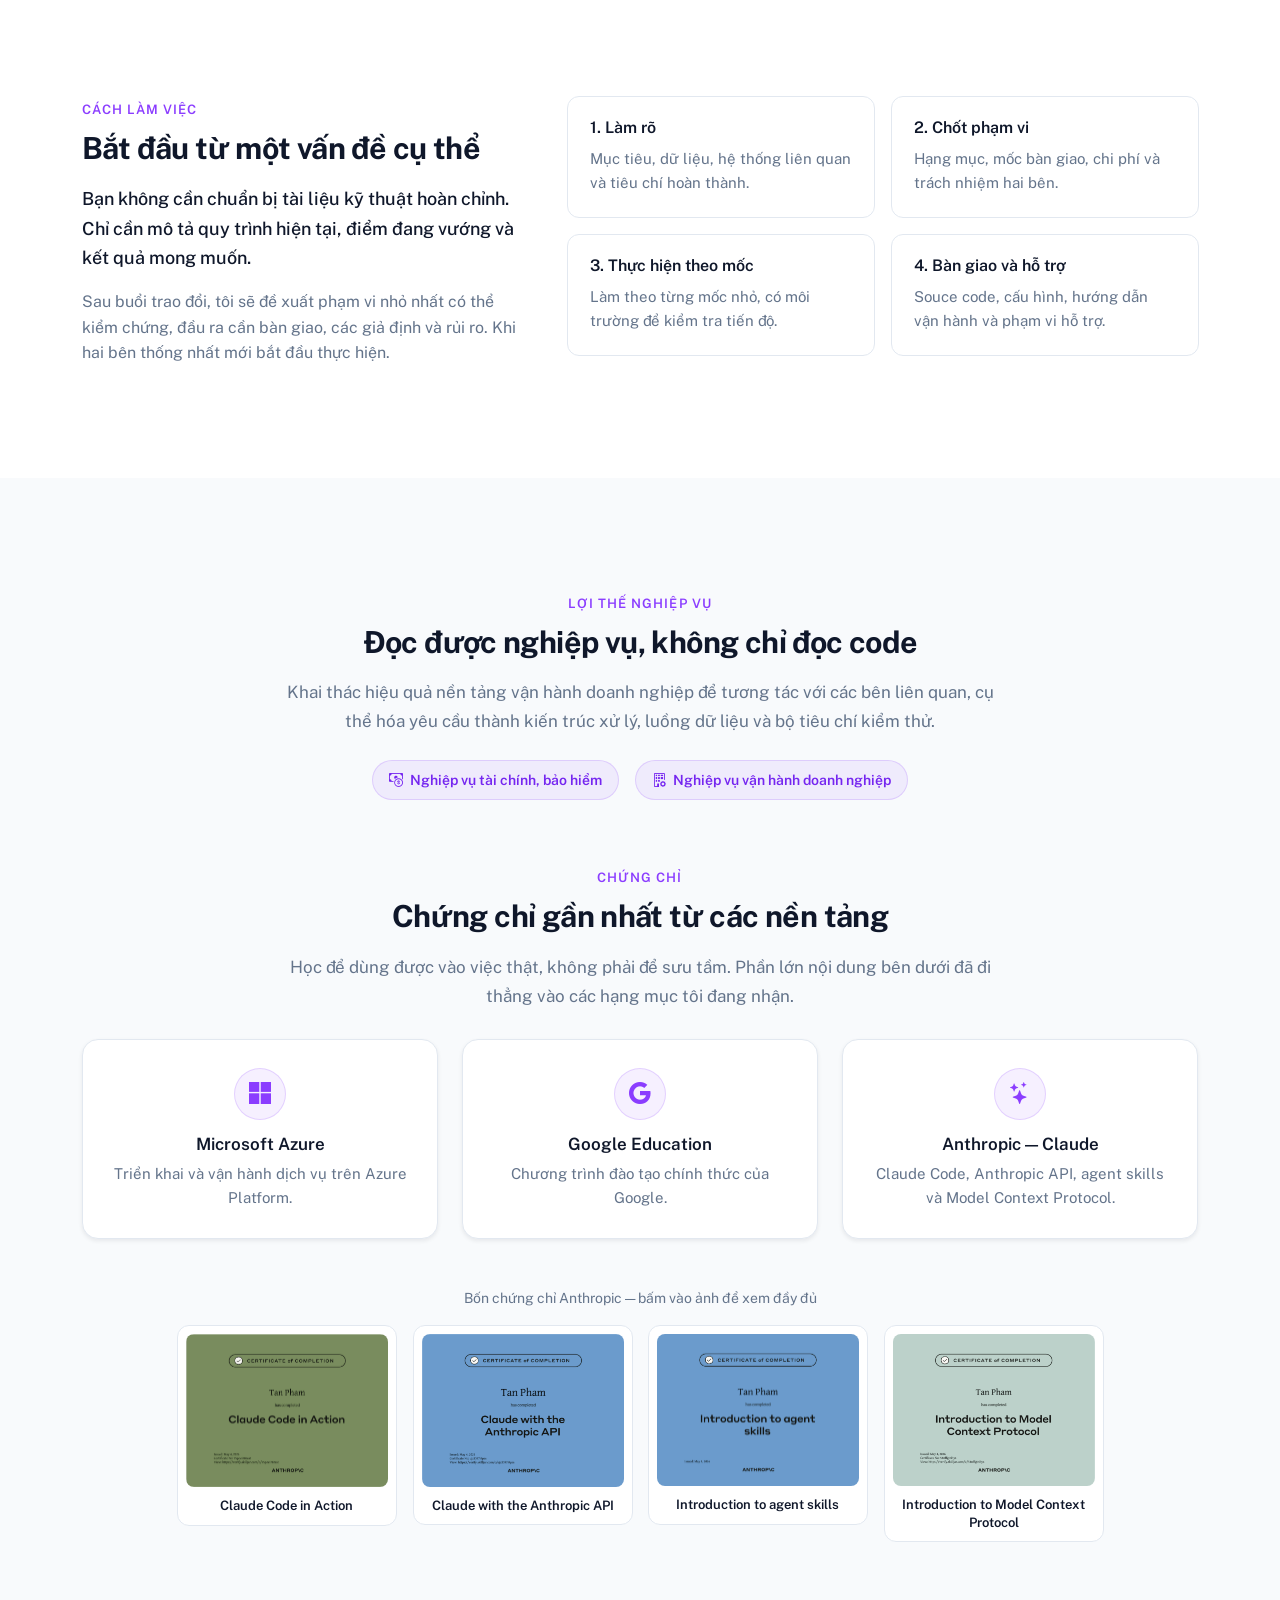
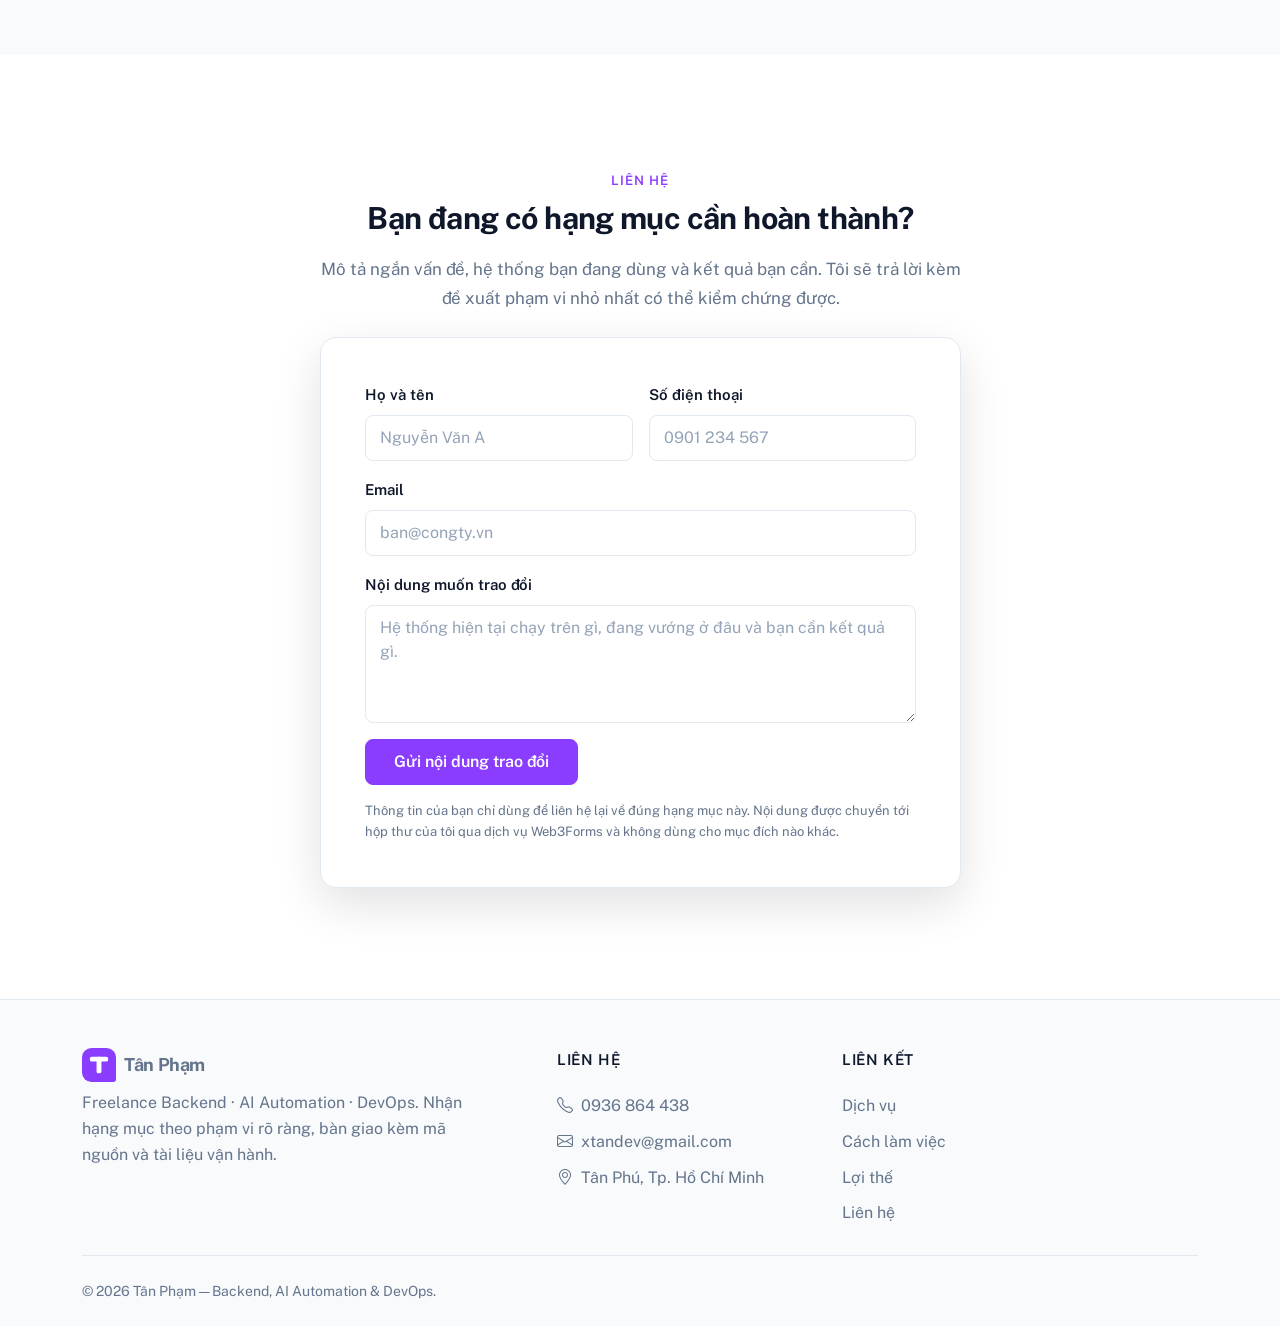
==== commit 4f20be4d: "Update content" ====
--- a/index.html
+++ b/index.html
@@ -104,21 +104,21 @@
                         <i class="bi bi-hdd-network" aria-hidden="true"></i>
                         <span>
                           <strong>Backend và API</strong>
-                          <span>Dịch vụ nền, xử lý dữ liệu và tích hợp giữa các hệ thống.</span>
+                          <span>Xử lý dữ liệu và tích hợp giữa các hệ thống.</span>
                         </span>
                       </a>
                       <a class="tp-mega-link" href="#dich-vu">
                         <i class="bi bi-robot" aria-hidden="true"></i>
                         <span>
                           <strong>AI và Automation</strong>
-                          <span>Gắn AI vào dữ liệu và quy trình đang chạy để bớt thao tác lặp lại.</span>
+                          <span>Đưa AI vào quy trình đang chạy để tránh thao tác lặp lại và tự động hóa.</span>
                         </span>
                       </a>
                       <a class="tp-mega-link" href="#dich-vu">
                         <i class="bi bi-boxes" aria-hidden="true"></i>
                         <span>
                           <strong>DevOps và vận hành</strong>
-                          <span>Triển khai, giám sát và xử lý sự cố trên hạ tầng riêng hoặc cloud.</span>
+                          <span>Triển khai, monitor và xử lý sự cố trên hạ tầng cloud.</span>
                         </span>
                       </a>
                     </div>
@@ -134,7 +134,7 @@
                         <i class="bi bi-clipboard-data" aria-hidden="true"></i>
                         <span>
                           <strong>Lợi thế nghiệp vụ</strong>
-                          <span>Nền tảng tài chính và vận hành, trao đổi thẳng với người phụ trách.</span>
+                          <span>Có thể trao đổi logic thẳng với người phụ trách.</span>
                         </span>
                       </a>
                       <a class="tp-mega-link" href="#lien-he">
@@ -209,7 +209,7 @@
 
     <!-- Ảnh đại diện tròn đè lên ranh giới hero / section kế tiếp -->
     <div class="tp-avatar-band">
-      <img class="tp-avatar" src="assets/img/avatar.jpg" width="160" height="160" alt="Chân dung Tân Phạm"
+      <img class="tp-avatar" src="assets/img/avatar.png" width="160" height="160" alt="Chân dung Tân Phạm"
         loading="lazy" decoding="async">
     </div>
 
@@ -283,7 +283,7 @@
               <ul class="tp-check-list">
                 <li><i class="bi bi-check2" aria-hidden="true"></i><span>Docker, reverse proxy và CI/CD trên Devops
                     Azure</span></li>
-                <li><i class="bi bi-check2" aria-hidden="true"></i><span>Logging, monitoring, backup và cảnh báo</span>
+                <li><i class="bi bi-check2" aria-hidden="true"></i><span>Logging, monitoring, backup và warning</span>
                 </li>
                 <li><i class="bi bi-check2" aria-hidden="true"></i><span>Điều tra lỗi và tối ưu hệ thống đang
                     chạy</span></li>
@@ -365,18 +365,112 @@
               Đọc được nghiệp vụ, không chỉ đọc code
             </h2>
             <p class="lead mb-4" data-cue="slideInUp" data-delay="200">
-              Nền tảng nghiệp vụ và vận hành doanh nghiệp giúp tôi trao đổi trực tiếp với người phụ trách
-              nghiệp vụ, chuyển yêu cầu thành luồng xử lý, dữ liệu và tiêu chí kiểm tra cụ thể.
+              Khai thác hiệu quả nền tảng vận hành doanh nghiệp để tương tác với các bên liên quan, cụ thể hóa yêu cầu
+              thành kiến trúc xử lý, luồng dữ liệu và bộ tiêu chí kiểm thử.
             </p>
 
             <div class="d-flex flex-wrap justify-content-center gap-2 gap-sm-3" data-cue="zoomIn" data-delay="300">
-              <span class="tp-badge"><i class="bi bi-cash-coin" aria-hidden="true"></i>Nghiệp vụ tài chính</span>
+              <span class="tp-badge"><i class="bi bi-cash-coin" aria-hidden="true"></i>Nghiệp vụ tài chính, bảo
+                hiểm</span>
               <span class="tp-badge"><i class="bi bi-building-gear" aria-hidden="true"></i>Nghiệp vụ vận hành doanh
                 nghiệp</span>
             </div>
 
           </div>
         </div>
+
+        <!-- ===== Tổng quan chứng chỉ: 8 chứng chỉ từ 3 nguồn ===== -->
+        <div class="row justify-content-center text-center mt-5 mt-lg-6">
+          <div class="col-lg-8">
+            <p class="tp-eyebrow" data-cue="fadeIn">Chứng chỉ</p>
+            <h3 class="h2 mb-3" data-cue="slideInUp" data-delay="100">Chứng chỉ gần nhất từ các nền tảng</h3>
+            <p class="lead mb-0" data-cue="slideInUp" data-delay="200">
+              Học để dùng được vào việc thật, không phải để sưu tầm. Phần lớn nội dung bên dưới đã đi
+              thẳng vào các hạng mục tôi đang nhận.
+            </p>
+          </div>
+        </div>
+
+        <div class="row g-3 g-lg-4 justify-content-center mt-1" data-cues="slideInUp">
+
+          <div class="col-sm-6 col-lg-4">
+            <article class="tp-cert-card">
+              <span class="tp-cert-icon"><i class="bi bi-microsoft" aria-hidden="true"></i></span>
+              <h4>Microsoft Azure</h4>
+              <p>Triển khai và vận hành dịch vụ trên Azure Platform.</p>
+            </article>
+          </div>
+
+          <div class="col-sm-6 col-lg-4">
+            <article class="tp-cert-card">
+              <span class="tp-cert-icon"><i class="bi bi-google" aria-hidden="true"></i></span>
+              <h4>Google Education</h4>
+              <p>Chương trình đào tạo chính thức của Google.</p>
+            </article>
+          </div>
+
+          <div class="col-sm-6 col-lg-4">
+            <article class="tp-cert-card">
+              <span class="tp-cert-icon"><i class="bi bi-stars" aria-hidden="true"></i></span>
+              <h4>Anthropic — Claude</h4>
+              <p>Claude Code, Anthropic API, agent skills và Model Context Protocol.</p>
+            </article>
+          </div>
+
+        </div>
+
+        <!-- ===== Ảnh 4 chứng chỉ Anthropic — bấm để phóng to ===== -->
+        <div class="row justify-content-center mt-4 mt-lg-5">
+          <div class="col-lg-10">
+
+            <p class="tp-cert-grid-title text-center" id="tpCertGridTitle" data-cue="fadeIn">
+              Bốn chứng chỉ Anthropic — bấm vào ảnh để xem đầy đủ
+            </p>
+
+            <ul class="row row-cols-2 row-cols-lg-4 g-3 list-unstyled mb-0" data-cues="zoomIn"
+              aria-labelledby="tpCertGridTitle">
+
+              <li class="col">
+                <button type="button" class="tp-cert-thumb" data-bs-toggle="modal" data-bs-target="#tpCertModal"
+                  data-cert-src="assets/img/Certification_1.png" data-cert-title="Claude Code in Action">
+                  <img src="assets/img/Certification_1.png" width="807" height="613" loading="lazy" decoding="async"
+                    alt="Chứng chỉ Claude Code in Action do Anthropic cấp cho Tân Phạm">
+                  <span class="tp-cert-name">Claude Code in Action</span>
+                </button>
+              </li>
+
+              <li class="col">
+                <button type="button" class="tp-cert-thumb" data-bs-toggle="modal" data-bs-target="#tpCertModal"
+                  data-cert-src="assets/img/Certification_2.png" data-cert-title="Claude with the Anthropic API">
+                  <img src="assets/img/Certification_2.png" width="805" height="611" loading="lazy" decoding="async"
+                    alt="Chứng chỉ Claude with the Anthropic API do Anthropic cấp cho Tân Phạm">
+                  <span class="tp-cert-name">Claude with the Anthropic API</span>
+                </button>
+              </li>
+
+              <li class="col">
+                <button type="button" class="tp-cert-thumb" data-bs-toggle="modal" data-bs-target="#tpCertModal"
+                  data-cert-src="assets/img/Certification_3.png" data-cert-title="Introduction to agent skills">
+                  <img src="assets/img/Certification_3.png" width="805" height="609" loading="lazy" decoding="async"
+                    alt="Chứng chỉ Introduction to agent skills do Anthropic cấp cho Tân Phạm">
+                  <span class="tp-cert-name">Introduction to agent skills</span>
+                </button>
+              </li>
+
+              <li class="col">
+                <button type="button" class="tp-cert-thumb" data-bs-toggle="modal" data-bs-target="#tpCertModal"
+                  data-cert-src="assets/img/Certification_4.png"
+                  data-cert-title="Introduction to Model Context Protocol">
+                  <img src="assets/img/Certification_4.png" width="805" height="608" loading="lazy" decoding="async"
+                    alt="Chứng chỉ Introduction to Model Context Protocol do Anthropic cấp cho Tân Phạm">
+                  <span class="tp-cert-name">Introduction to Model Context Protocol</span>
+                </button>
+              </li>
+
+            </ul>
+          </div>
+        </div>
+
       </div>
     </section>
 
@@ -534,6 +628,22 @@
     </div>
   </footer>
 
+  <!-- Xem ảnh chứng chỉ phóng to; nội dung do app.js mục 10 điền theo nút được bấm -->
+  <div class="modal fade tp-cert-modal" id="tpCertModal" tabindex="-1" aria-labelledby="tpCertModalLabel"
+    aria-hidden="true">
+    <div class="modal-dialog modal-lg modal-dialog-centered">
+      <div class="modal-content">
+        <div class="modal-header">
+          <h2 class="modal-title h6 mb-0" id="tpCertModalLabel">Chứng chỉ</h2>
+          <button type="button" class="btn-close" data-bs-dismiss="modal" aria-label="Đóng"></button>
+        </div>
+        <div class="modal-body">
+          <img id="tpCertModalImg" class="img-fluid rounded" src="" alt="">
+        </div>
+      </div>
+    </div>
+  </div>
+
   <!-- Nút cuộn về đầu trang -->
   <button type="button" class="tp-to-top" id="tpToTop" aria-label="Cuộn về đầu trang">
     <i class="bi bi-arrow-up" aria-hidden="true"></i>
--- a/assets/css/theme.css
+++ b/assets/css/theme.css
@@ -279,6 +279,7 @@
   .py-lg-9 { padding-top: var(--tp-section-space) !important; padding-bottom: var(--tp-section-space) !important; }
   .pt-lg-9 { padding-top: var(--tp-section-space) !important; }
   .pb-lg-9 { padding-bottom: var(--tp-section-space) !important; }
+  .mt-lg-6 { margin-top: 4rem !important; }   /* Bootstrap dừng ở bậc 5 = 3rem */
 }
 
 .tp-section-alt { background-color: var(--tp-section-bg); }
@@ -864,6 +865,105 @@
   font-size: .875rem;
   font-weight: 600;
 }
+
+/* ----- Chứng chỉ ---------------------------------------------------------- */
+/* Thẻ tổng quan theo từng nguồn cấp */
+.tp-cert-card {
+  height: 100%;
+  padding: 1.75rem 1.5rem;
+  border: 1px solid var(--tp-border);
+  border-radius: var(--tp-radius-xl);
+  background-color: var(--tp-surface);
+  box-shadow: var(--tp-shadow-sm);
+  text-align: center;
+  transition: transform .3s var(--tp-ease),
+              border-color .3s var(--tp-ease),
+              box-shadow .3s var(--tp-ease);
+}
+.tp-cert-card:hover {
+  transform: translateY(-4px);
+  border-color: var(--tp-primary-border);
+  box-shadow: var(--tp-shadow-md);
+}
+
+.tp-cert-icon {
+  display: inline-flex;
+  align-items: center;
+  justify-content: center;
+  width: 52px;
+  height: 52px;
+  margin-bottom: .875rem;
+  border: 1px solid var(--tp-primary-border);
+  border-radius: 50%;
+  background-color: var(--tp-primary-subtle);
+  color: var(--tp-accent);
+  font-size: 1.375rem;
+}
+
+.tp-cert-card h4 {
+  margin-bottom: .5rem;
+  font-size: 1.0625rem;
+  font-weight: 600;
+  color: var(--tp-heading);
+}
+.tp-cert-card p:last-child { margin-bottom: 0; font-size: .9375rem; }
+
+/* Lưới ảnh chứng chỉ — bấm để phóng to */
+.tp-cert-grid-title {
+  margin-bottom: 1rem;
+  font-size: .875rem;
+  /* --tp-muted chỉ dùng cho chi tiết trang trí; đây là chữ đọc được nên phải
+     dùng --tp-body-color mới đạt 4.5:1 */
+  color: var(--tp-body-color);
+}
+
+.tp-cert-thumb {
+  display: block;
+  width: 100%;
+  padding: .5rem;
+  border: 1px solid var(--tp-border);
+  border-radius: var(--tp-radius-lg);
+  background-color: var(--tp-surface);
+  cursor: zoom-in;
+  text-align: center;
+  transition: transform .3s var(--tp-ease),
+              border-color .3s var(--tp-ease),
+              box-shadow .3s var(--tp-ease);
+}
+.tp-cert-thumb:hover,
+.tp-cert-thumb:focus-visible {
+  transform: translateY(-4px);
+  border-color: var(--tp-primary-border);
+  box-shadow: var(--tp-shadow-md);
+}
+
+.tp-cert-thumb img {
+  display: block;
+  width: 100%;
+  height: auto;
+  border-radius: var(--tp-radius);
+}
+
+.tp-cert-name {
+  display: block;
+  margin-top: .625rem;
+  margin-bottom: .125rem;
+  font-size: .8125rem;
+  font-weight: 600;
+  line-height: 1.35;
+  color: var(--tp-heading);
+}
+
+/* Bootstrap khai báo --bs-modal-* ngay trên .modal nên phải ghi đè tại đó */
+.tp-cert-modal {
+  --bs-modal-bg: var(--tp-surface);
+  --bs-modal-color: var(--tp-body-color);
+  --bs-modal-border-color: var(--tp-border);
+  --bs-modal-header-border-color: var(--tp-border);
+  --bs-modal-border-radius: var(--tp-radius-xl);
+}
+.tp-cert-modal .modal-title { color: var(--tp-heading); }
+.tp-cert-modal .modal-body img { width: 100%; height: auto; }
 
 /* --------------------------------------------------------------------------
    8) FORM LIÊN HỆ
@@ -1065,6 +1165,9 @@
   .btn:hover,
   .tp-card:hover,
   .tp-step:hover,
+  .tp-cert-card:hover,
+  .tp-cert-thumb:hover,
+  .tp-cert-thumb:focus-visible,
   .tp-navbar .tp-nav-cta:hover { transform: none; }
 
   .tp-to-top { transform: none; }
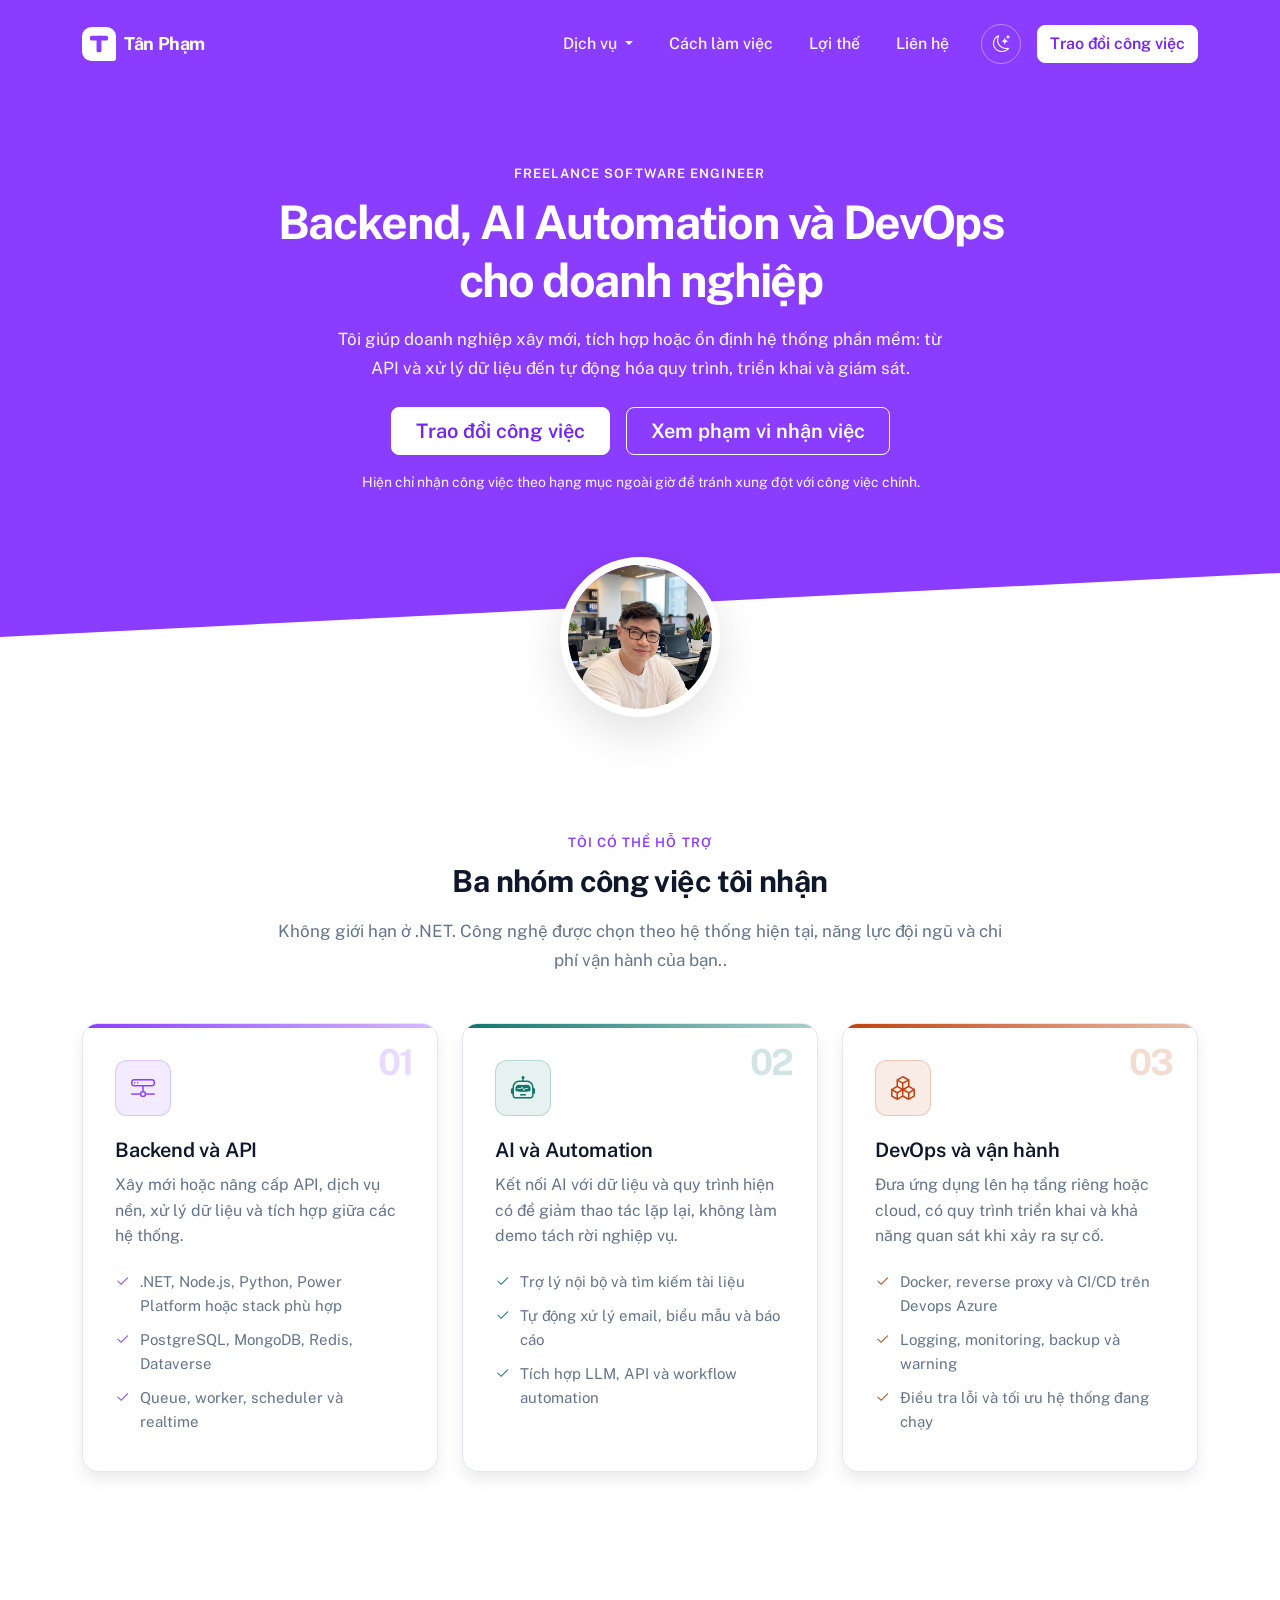
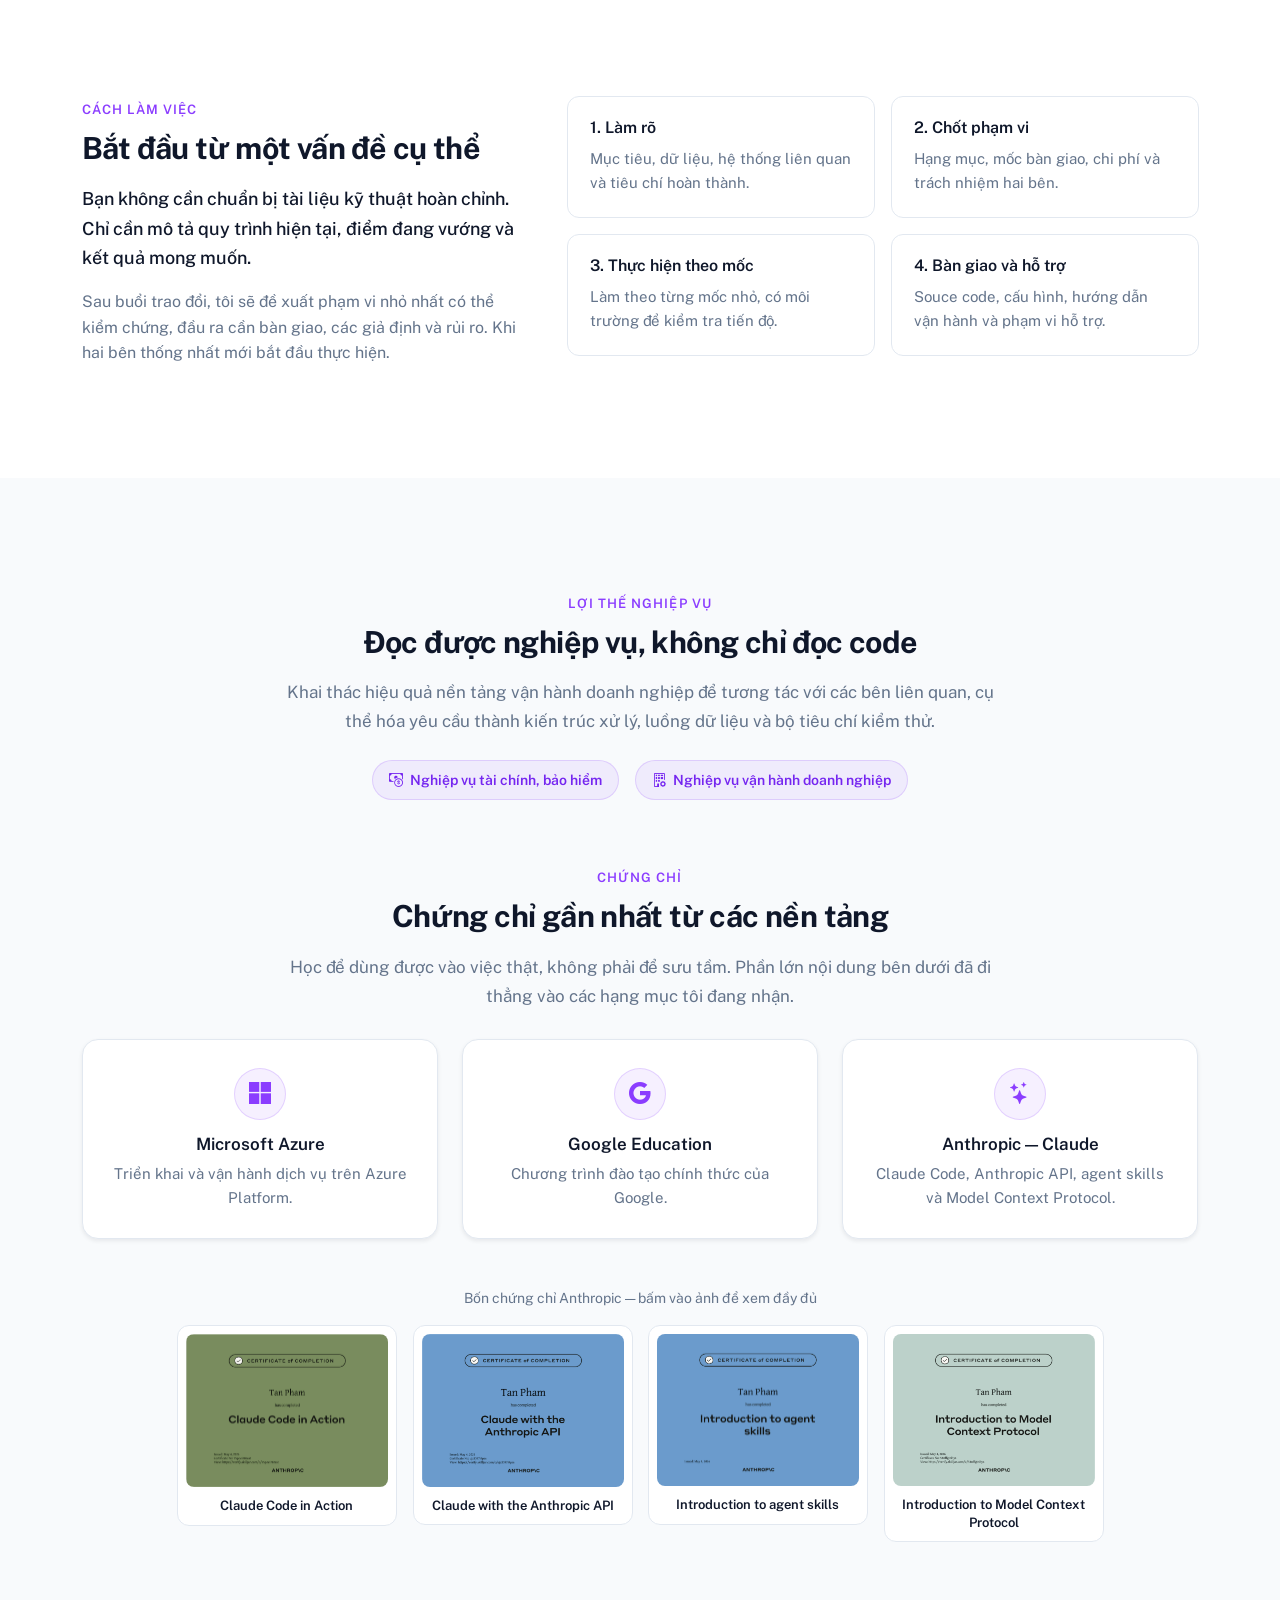
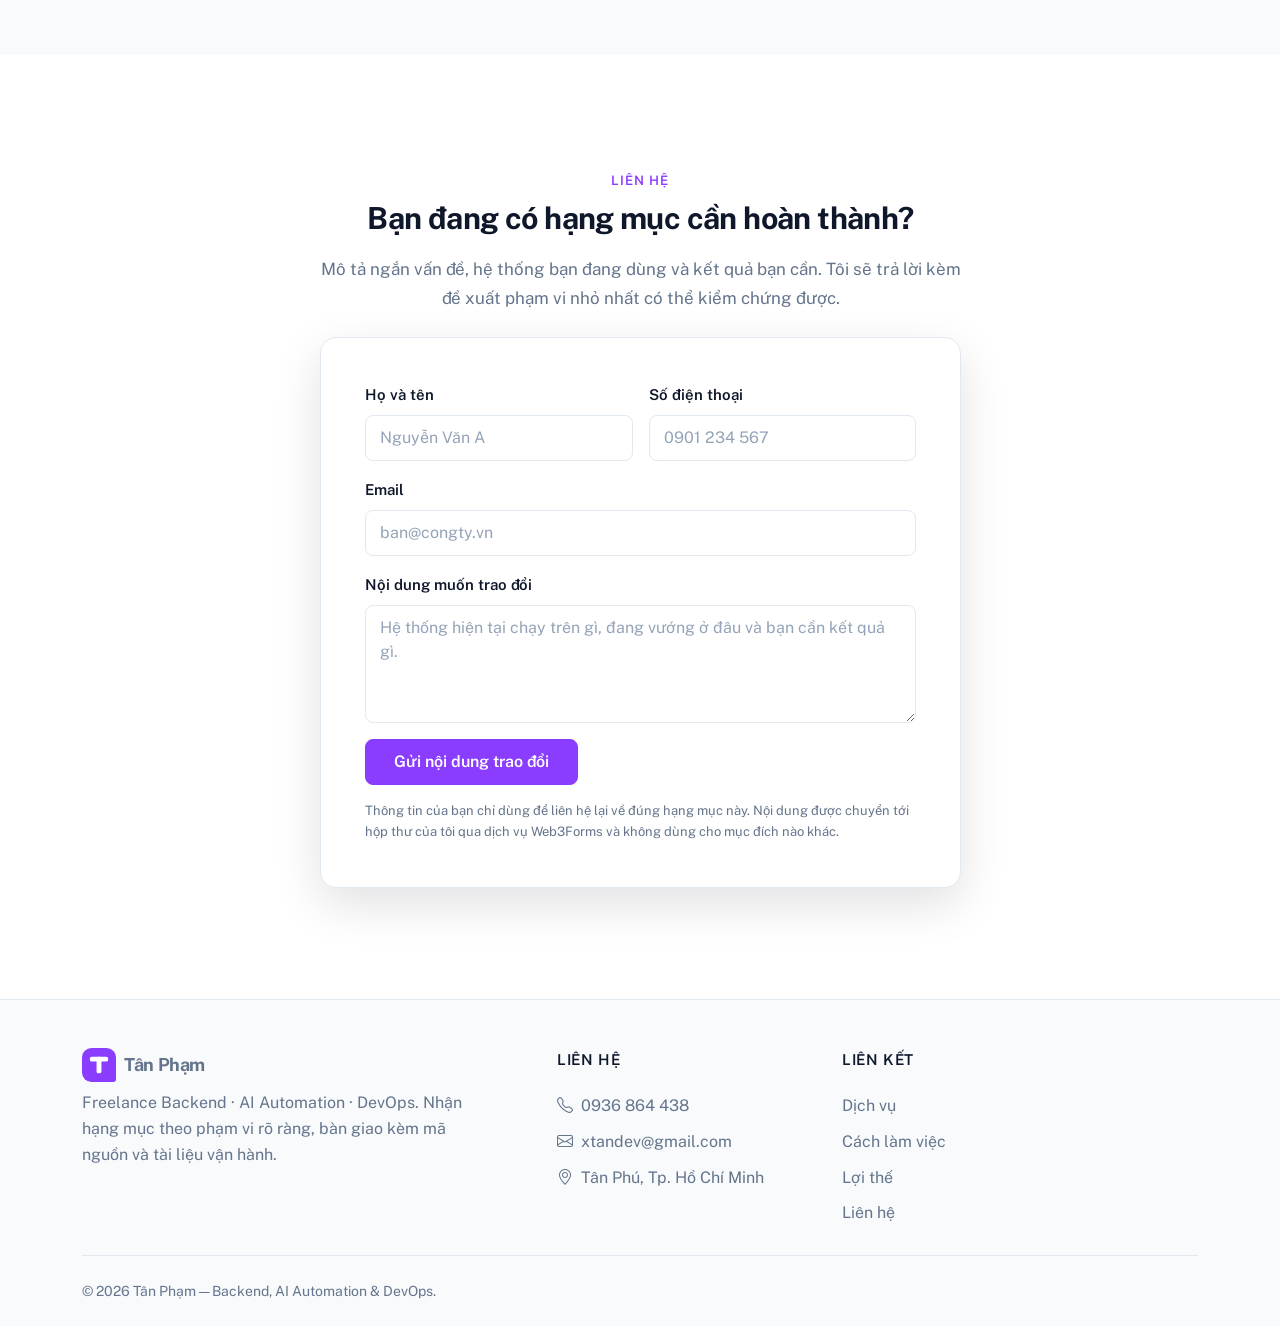
==== commit 1ec4ebf9: "Chuan bi deploy Cloudflare Pages, toi uu anh va sua anh Open Graph Cau hinh deploy: - build.sh sinh " ====
--- a/index.html
+++ b/index.html
@@ -34,9 +34,11 @@
   <meta property="og:description"
     content="Tân Phạm nhận các hạng mục backend và API, tự động hoá bằng AI, triển khai và vận hành hệ thống cho doanh nghiệp. Phạm vi rõ ràng, bàn giao đầy đủ mã nguồn và tài liệu.">
   <meta property="og:url" content="https://tanpham.info/">
-  <meta property="og:image" content="https://tanpham.info/assets/img/og-cover.svg">
+  <meta property="og:image" content="https://tanpham.info/assets/img/og-cover.png">
   <meta property="og:image:width" content="1200">
   <meta property="og:image:height" content="630">
+  <meta property="og:image:type" content="image/png">
+  <meta property="og:image:alt" content="Tân Phạm — Backend, AI Automation và DevOps">
   <meta name="twitter:card" content="summary_large_image">
 
   <!-- ===== Favicon ===== -->
@@ -209,7 +211,7 @@
 
     <!-- Ảnh đại diện tròn đè lên ranh giới hero / section kế tiếp -->
     <div class="tp-avatar-band">
-      <img class="tp-avatar" src="assets/img/avatar.png" width="160" height="160" alt="Chân dung Tân Phạm"
+      <img class="tp-avatar" src="assets/img/avatar.jpg" width="160" height="160" alt="Chân dung Tân Phạm"
         loading="lazy" decoding="async">
     </div>
 
